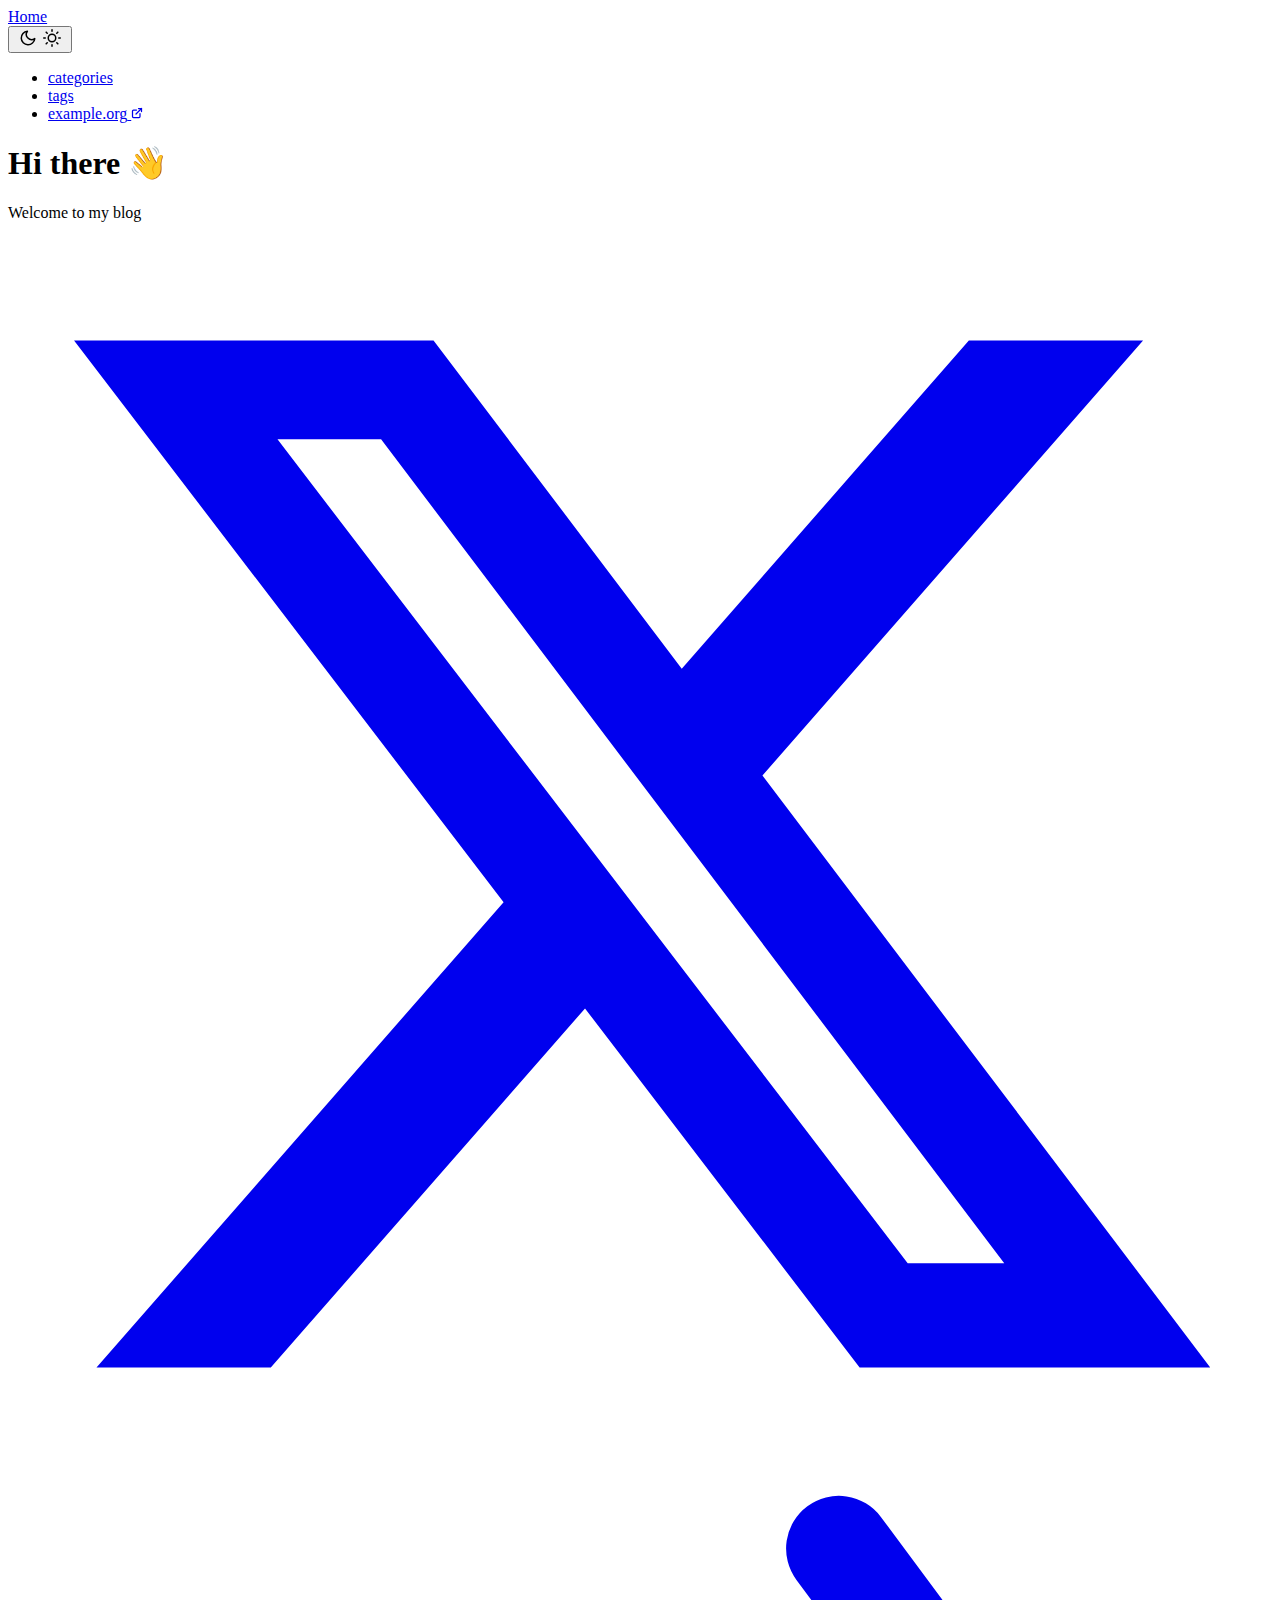
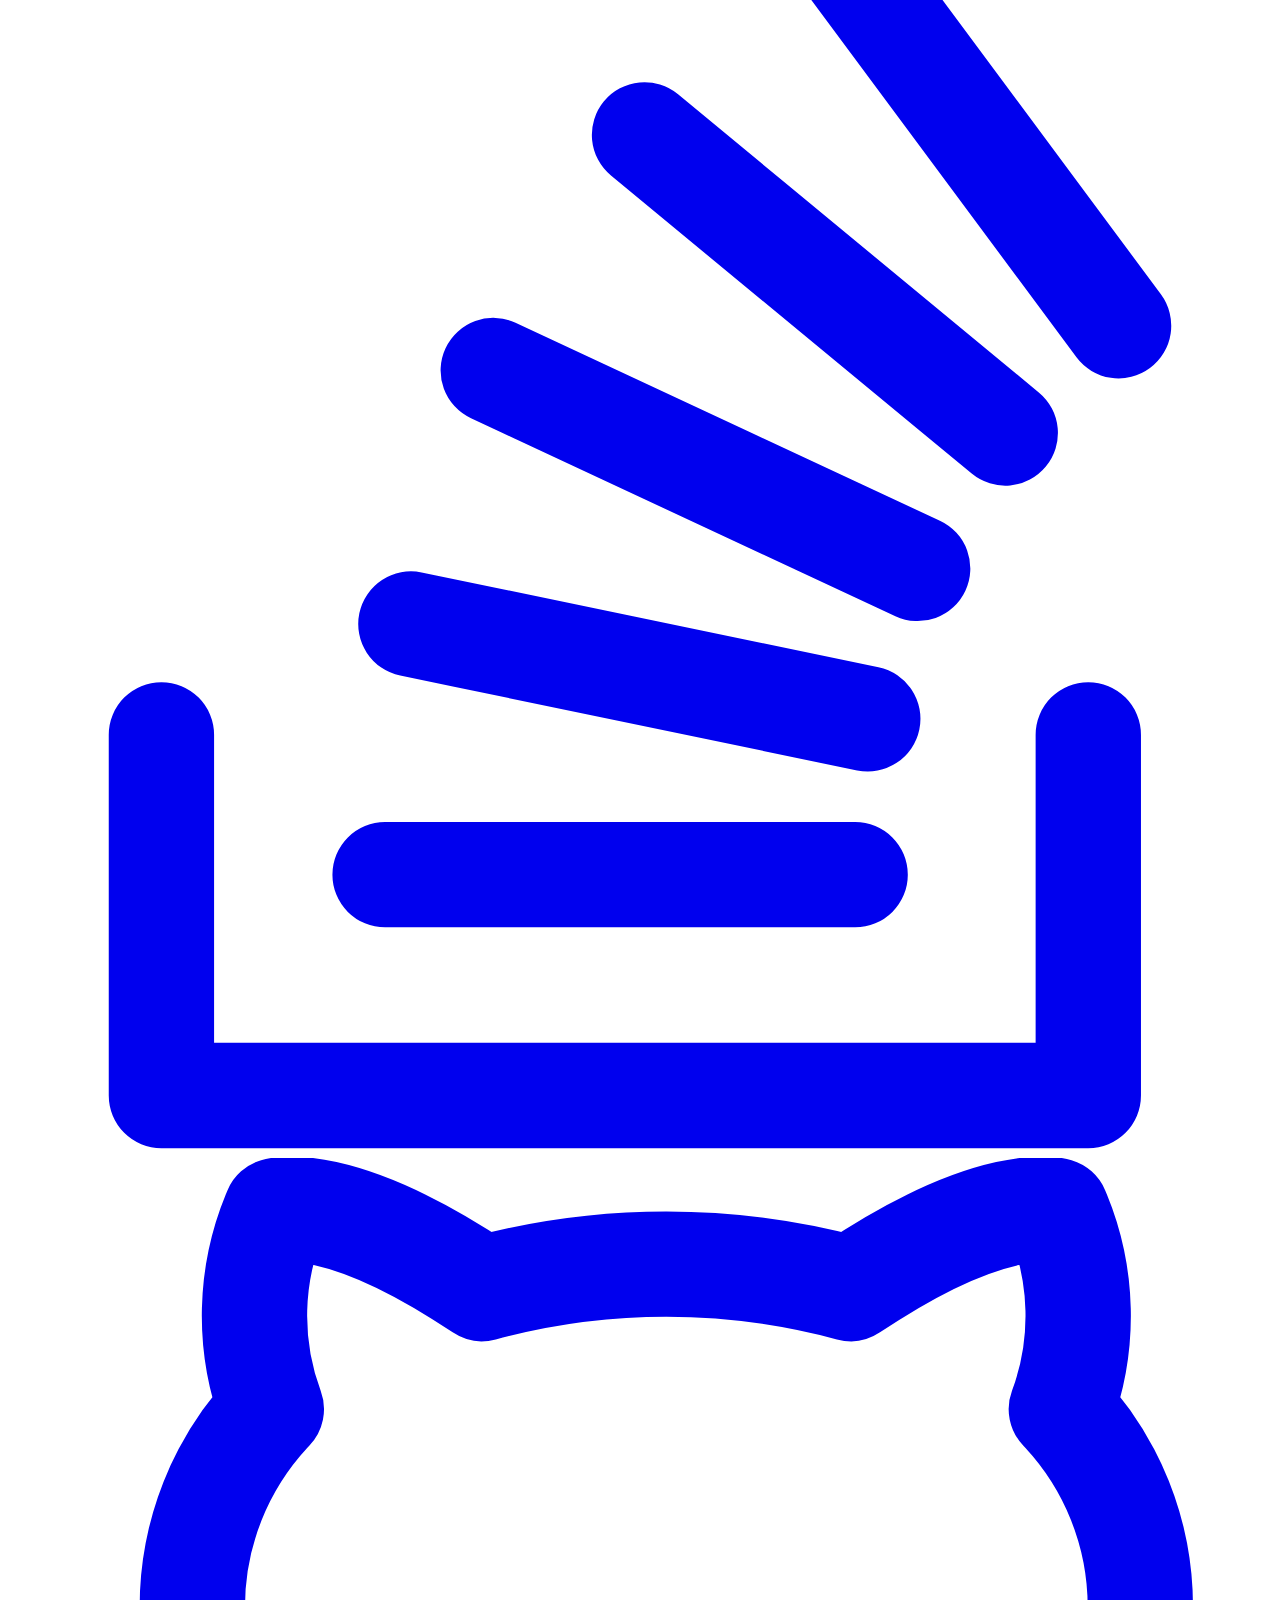
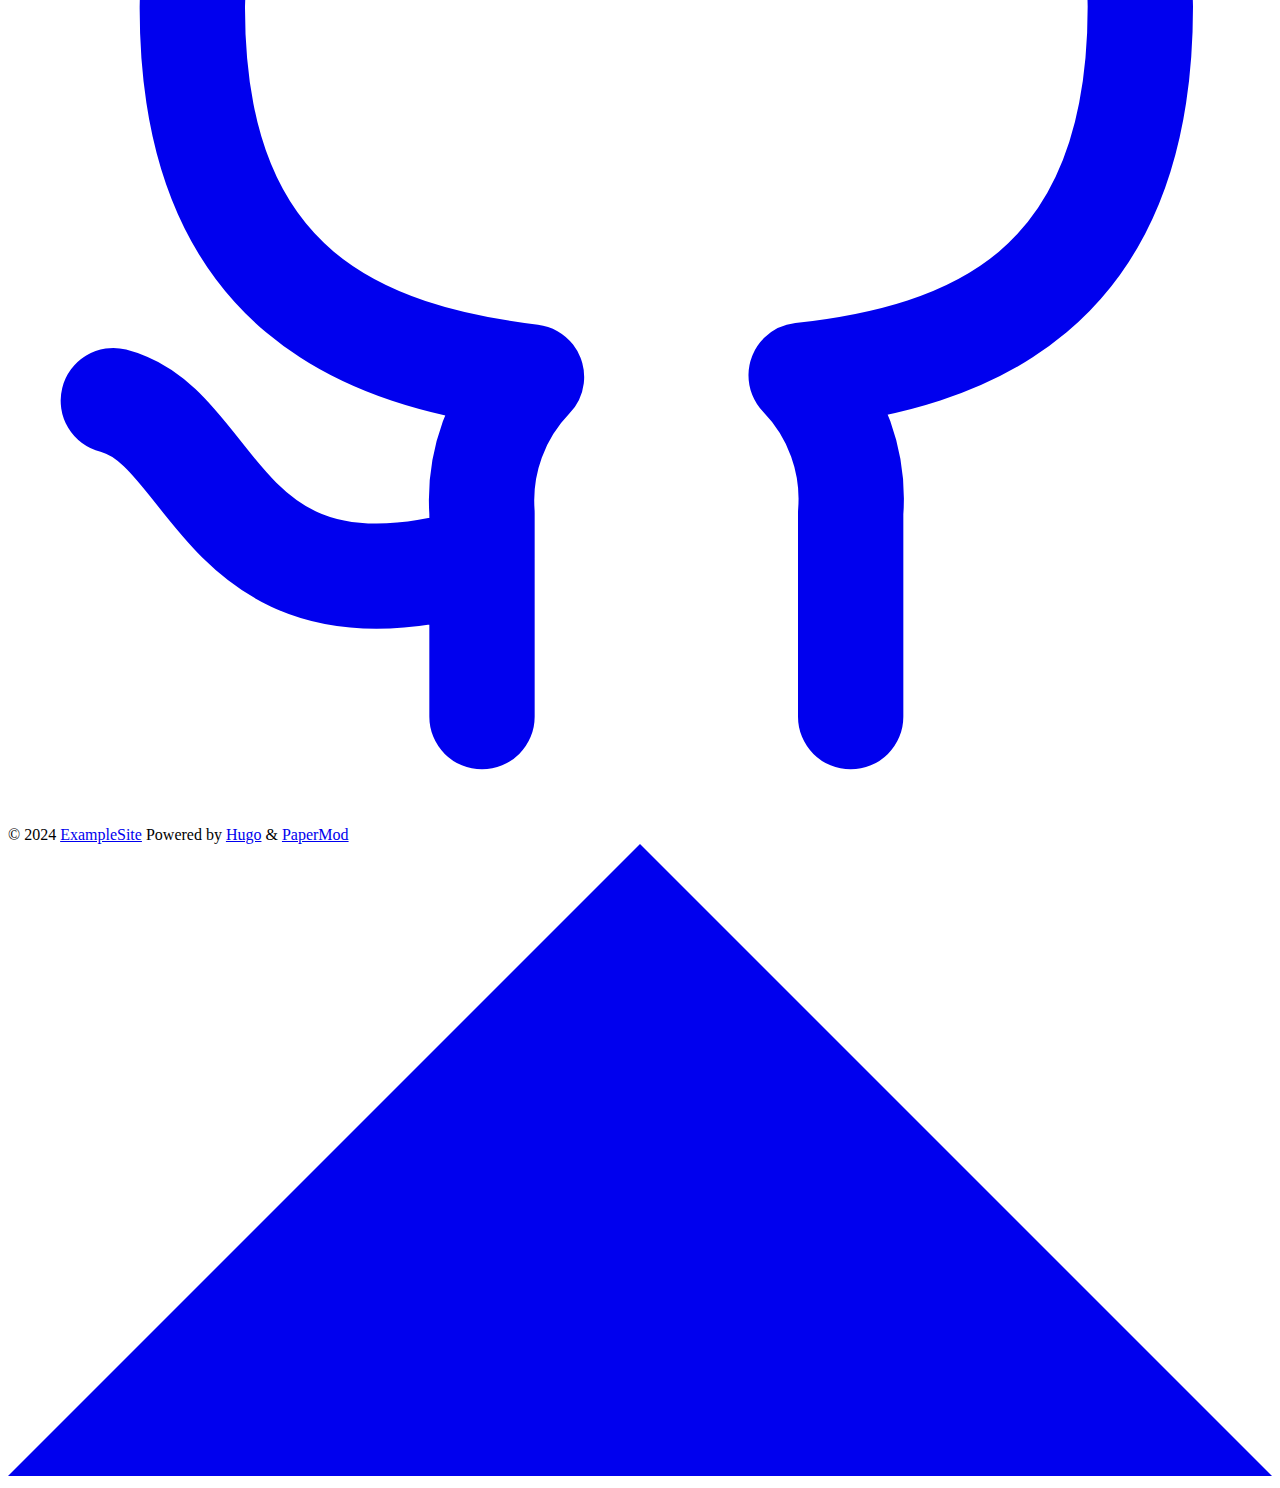
==== index.html @ 39f7da45 "Third commit using template" ====
<!doctype html><html lang=en dir=auto><head><meta name=generator content="Hugo 0.122.0"><meta charset=utf-8><meta http-equiv=X-UA-Compatible content="IE=edge"><meta name=viewport content="width=device-width,initial-scale=1,shrink-to-fit=no"><meta name=robots content="index, follow"><title>ExampleSite</title>
<meta name=keywords content="Blog,Portfolio,PaperMod"><meta name=description content="ExampleSite description"><meta name=author content="Me"><link rel=canonical href=https://examplesite.com/><meta name=google-site-verification content="XYZabc"><meta name=yandex-verification content="XYZabc"><meta name=msvalidate.01 content="XYZabc"><link crossorigin=anonymous href=/assets/css/stylesheet.4599eadb9eb2ad3d0a8d6827b41a8fda8f2f4af226b63466c09c5fddbc8706b7.css integrity="sha256-RZnq256yrT0KjWgntBqP2o8vSvImtjRmwJxf3byHBrc=" rel="preload stylesheet" as=style><link rel=icon href=https://examplesite.com/%3Clink%20/%20abs%20url%3E><link rel=icon type=image/png sizes=16x16 href=https://examplesite.com/%3Clink%20/%20abs%20url%3E><link rel=icon type=image/png sizes=32x32 href=https://examplesite.com/%3Clink%20/%20abs%20url%3E><link rel=apple-touch-icon href=https://examplesite.com/%3Clink%20/%20abs%20url%3E><link rel=mask-icon href=https://examplesite.com/%3Clink%20/%20abs%20url%3E><meta name=theme-color content="#2e2e33"><meta name=msapplication-TileColor content="#2e2e33"><link rel=alternate type=application/rss+xml href=https://examplesite.com/index.xml><noscript><style>#theme-toggle,.top-link{display:none}</style><style>@media(prefers-color-scheme:dark){:root{--theme:rgb(29, 30, 32);--entry:rgb(46, 46, 51);--primary:rgb(218, 218, 219);--secondary:rgb(155, 156, 157);--tertiary:rgb(65, 66, 68);--content:rgb(196, 196, 197);--code-block-bg:rgb(46, 46, 51);--code-bg:rgb(55, 56, 62);--border:rgb(51, 51, 51)}.list{background:var(--theme)}.list:not(.dark)::-webkit-scrollbar-track{background:0 0}.list:not(.dark)::-webkit-scrollbar-thumb{border-color:var(--theme)}}</style></noscript><script>var doNotTrack=!1;doNotTrack||(function(e,t,n,s,o,i,a){e.GoogleAnalyticsObject=o,e[o]=e[o]||function(){(e[o].q=e[o].q||[]).push(arguments)},e[o].l=1*new Date,i=t.createElement(n),a=t.getElementsByTagName(n)[0],i.async=1,i.src=s,a.parentNode.insertBefore(i,a)}(window,document,"script","https://www.google-analytics.com/analytics.js","ga"),ga("create","UA-123-45","auto"),ga("send","pageview"))</script><meta property="og:title" content="ExampleSite"><meta property="og:description" content="ExampleSite description"><meta property="og:type" content="website"><meta property="og:url" content="https://examplesite.com/"><meta property="og:image" content="https://examplesite.com/%3Clink%20or%20path%20of%20image%20for%20opengraph,%20twitter-cards%3E"><meta property="og:site_name" content="ExampleSite"><meta name=twitter:card content="summary_large_image"><meta name=twitter:image content="https://examplesite.com/%3Clink%20or%20path%20of%20image%20for%20opengraph,%20twitter-cards%3E"><meta name=twitter:title content="ExampleSite"><meta name=twitter:description content="ExampleSite description"><script type=application/ld+json>{"@context":"https://schema.org","@type":"Organization","name":"ExampleSite","url":"https://examplesite.com/","description":"ExampleSite description","thumbnailUrl":"https://examplesite.com/%3Clink%20/%20abs%20url%3E","sameAs":["https://x.com/","https://stackoverflow.com","https://github.com/"]}</script></head><body class=list id=top><script>localStorage.getItem("pref-theme")==="dark"?document.body.classList.add("dark"):localStorage.getItem("pref-theme")==="light"?document.body.classList.remove("dark"):window.matchMedia("(prefers-color-scheme: dark)").matches&&document.body.classList.add("dark")</script><header class=header><nav class=nav><div class=logo><a href=https://examplesite.com/ accesskey=h title="Home (Alt + H)"><img src=https://examplesite.com/apple-touch-icon.png alt aria-label=logo height=35>Home</a><div class=logo-switches><button id=theme-toggle accesskey=t title="(Alt + T)"><svg id="moon" xmlns="http://www.w3.org/2000/svg" width="24" height="18" viewBox="0 0 24 24" fill="none" stroke="currentcolor" stroke-width="2" stroke-linecap="round" stroke-linejoin="round"><path d="M21 12.79A9 9 0 1111.21 3 7 7 0 0021 12.79z"/></svg><svg id="sun" xmlns="http://www.w3.org/2000/svg" width="24" height="18" viewBox="0 0 24 24" fill="none" stroke="currentcolor" stroke-width="2" stroke-linecap="round" stroke-linejoin="round"><circle cx="12" cy="12" r="5"/><line x1="12" y1="1" x2="12" y2="3"/><line x1="12" y1="21" x2="12" y2="23"/><line x1="4.22" y1="4.22" x2="5.64" y2="5.64"/><line x1="18.36" y1="18.36" x2="19.78" y2="19.78"/><line x1="1" y1="12" x2="3" y2="12"/><line x1="21" y1="12" x2="23" y2="12"/><line x1="4.22" y1="19.78" x2="5.64" y2="18.36"/><line x1="18.36" y1="5.64" x2="19.78" y2="4.22"/></svg></button></div></div><ul id=menu><li><a href=https://examplesite.com/categories/ title=categories><span>categories</span></a></li><li><a href=https://examplesite.com/tags/ title=tags><span>tags</span></a></li><li><a href=https://example.org title=example.org><span>example.org</span>&nbsp;<svg fill="none" shape-rendering="geometricPrecision" stroke="currentcolor" stroke-linecap="round" stroke-linejoin="round" stroke-width="2.5" viewBox="0 0 24 24" height="12" width="12"><path d="M18 13v6a2 2 0 01-2 2H5a2 2 0 01-2-2V8a2 2 0 012-2h6"/><path d="M15 3h6v6"/><path d="M10 14 21 3"/></svg></a></li></ul></nav></header><main class=main><article class="first-entry home-info"><header class=entry-header><h1>Hi there 👋</h1></header><div class=entry-content>Welcome to my blog</div><footer class=entry-footer><div class=social-icons><a href=https://x.com/ target=_blank rel="noopener noreferrer me" title=X><svg xmlns="http://www.w3.org/2000/svg" viewBox="0 0 24 24" fill="currentcolor"><path d="M18.244 2.25h3.308l-7.227 8.26 8.502 11.24H16.17l-5.214-6.817L4.99 21.75H1.68l7.73-8.835L1.254 2.25H8.08l4.713 6.231zm-1.161 17.52h1.833L7.084 4.126H5.117z"/></svg>
</a><a href=https://stackoverflow.com target=_blank rel="noopener noreferrer me" title=Stackoverflow><svg xmlns="http://www.w3.org/2000/svg" viewBox="0 0 24 24" fill="none" stroke="currentcolor" stroke-width="2" stroke-linecap="round" stroke-linejoin="round"><path d="M2.913 16.041v6.848h17.599v-6.848M7.16 18.696h8.925M7.65 13.937l8.675 1.8M9.214 9.124l8.058 3.758M12.086 4.65l6.849 5.66M15.774 1.111l5.313 7.162"/></svg>
</a><a href=https://github.com/ target=_blank rel="noopener noreferrer me" title=Github><svg xmlns="http://www.w3.org/2000/svg" viewBox="0 0 24 24" fill="none" stroke="currentcolor" stroke-width="2" stroke-linecap="round" stroke-linejoin="round"><path d="M9 19c-5 1.5-5-2.5-7-3m14 6v-3.87a3.37 3.37.0 00-.94-2.61c3.14-.35 6.44-1.54 6.44-7A5.44 5.44.0 0020 4.77 5.07 5.07.0 0019.91 1S18.73.65 16 2.48a13.38 13.38.0 00-7 0C6.27.65 5.09 1 5.09 1A5.07 5.07.0 005 4.77 5.44 5.44.0 003.5 8.55c0 5.42 3.3 6.61 6.44 7A3.37 3.37.0 009 18.13V22"/></svg></a></div></footer></article></main><footer class=footer><span>&copy; 2024 <a href=https://examplesite.com/>ExampleSite</a></span>
<span>Powered by
<a href=https://gohugo.io/ rel="noopener noreferrer" target=_blank>Hugo</a> &
        <a href=https://github.com/adityatelange/hugo-PaperMod/ rel=noopener target=_blank>PaperMod</a></span></footer><a href=#top aria-label="go to top" title="Go to Top (Alt + G)" class=top-link id=top-link accesskey=g><svg xmlns="http://www.w3.org/2000/svg" viewBox="0 0 12 6" fill="currentcolor"><path d="M12 6H0l6-6z"/></svg>
</a><script>let menu=document.getElementById("menu");menu&&(menu.scrollLeft=localStorage.getItem("menu-scroll-position"),menu.onscroll=function(){localStorage.setItem("menu-scroll-position",menu.scrollLeft)}),document.querySelectorAll('a[href^="#"]').forEach(e=>{e.addEventListener("click",function(e){e.preventDefault();var t=this.getAttribute("href").substr(1);window.matchMedia("(prefers-reduced-motion: reduce)").matches?document.querySelector(`[id='${decodeURIComponent(t)}']`).scrollIntoView():document.querySelector(`[id='${decodeURIComponent(t)}']`).scrollIntoView({behavior:"smooth"}),t==="top"?history.replaceState(null,null," "):history.pushState(null,null,`#${t}`)})})</script><script>var mybutton=document.getElementById("top-link");window.onscroll=function(){document.body.scrollTop>800||document.documentElement.scrollTop>800?(mybutton.style.visibility="visible",mybutton.style.opacity="1"):(mybutton.style.visibility="hidden",mybutton.style.opacity="0")}</script><script>document.getElementById("theme-toggle").addEventListener("click",()=>{document.body.className.includes("dark")?(document.body.classList.remove("dark"),localStorage.setItem("pref-theme","light")):(document.body.classList.add("dark"),localStorage.setItem("pref-theme","dark"))})</script></body></html>
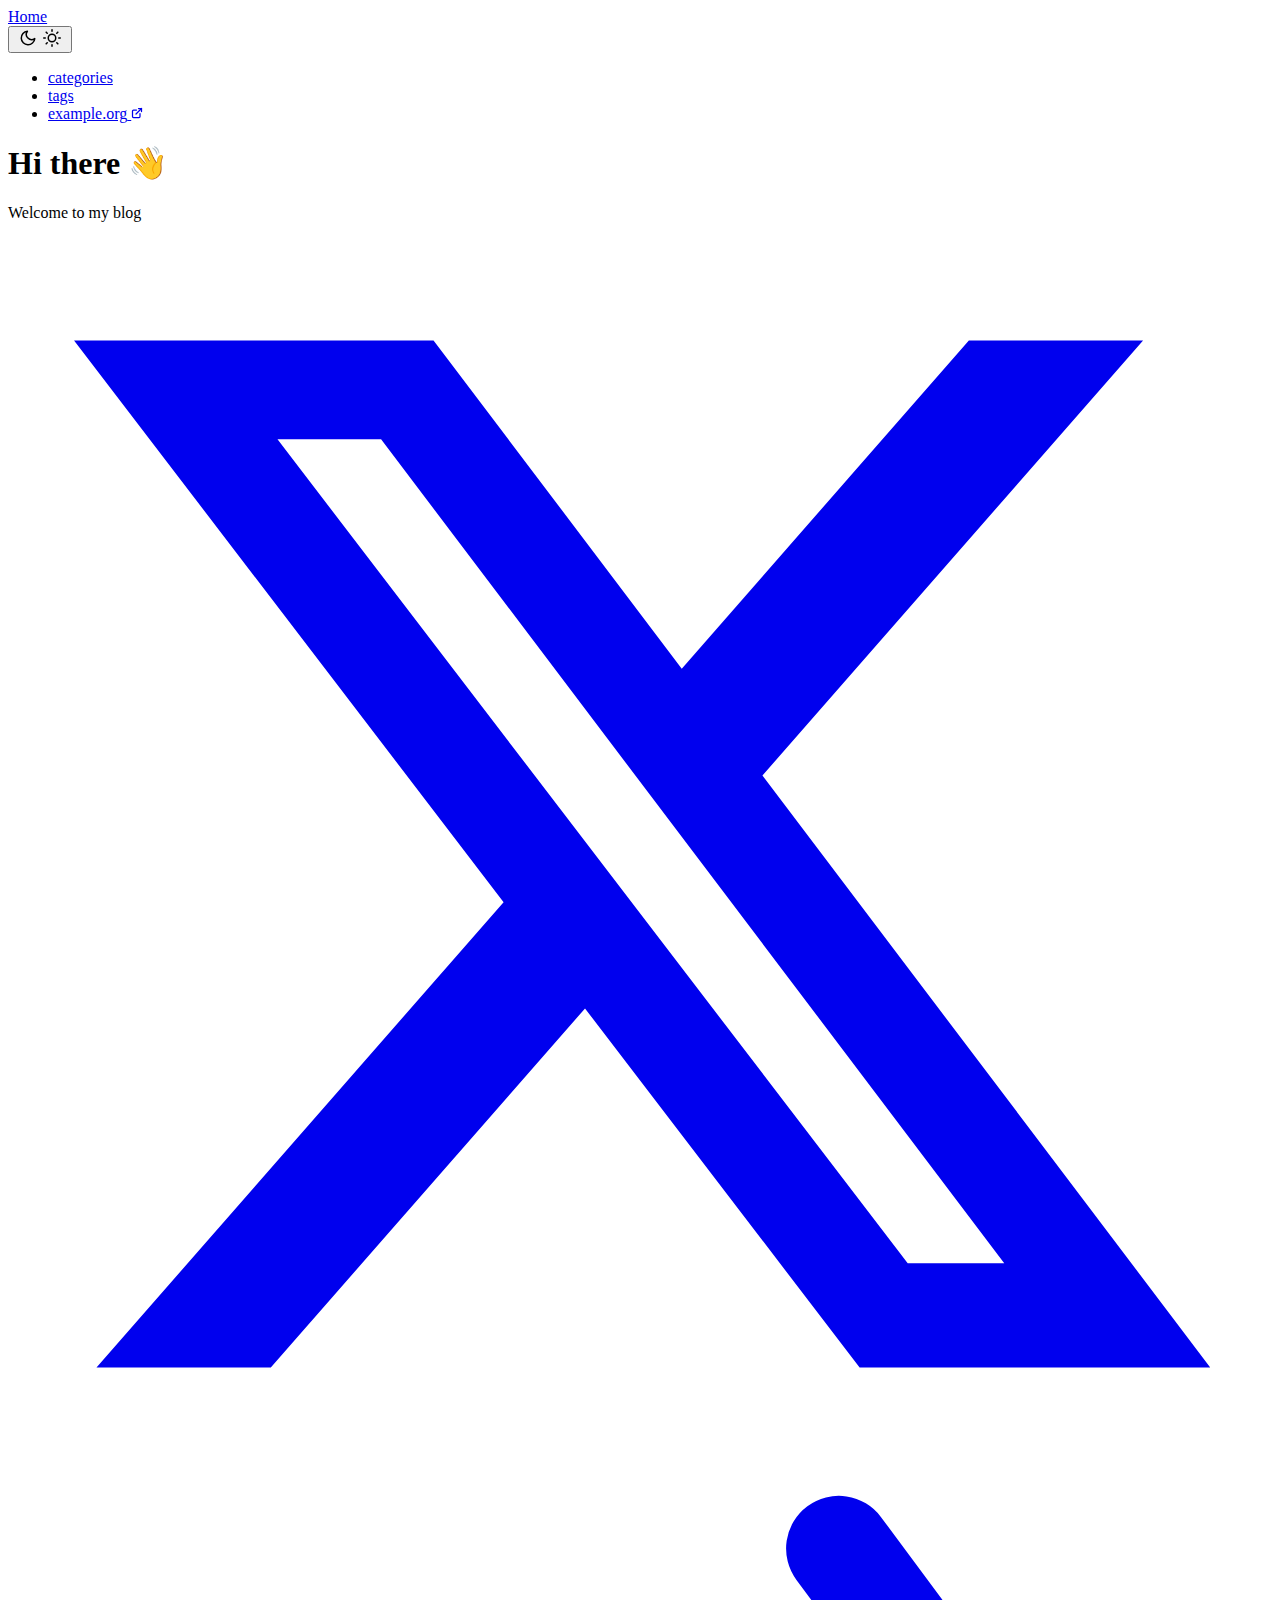
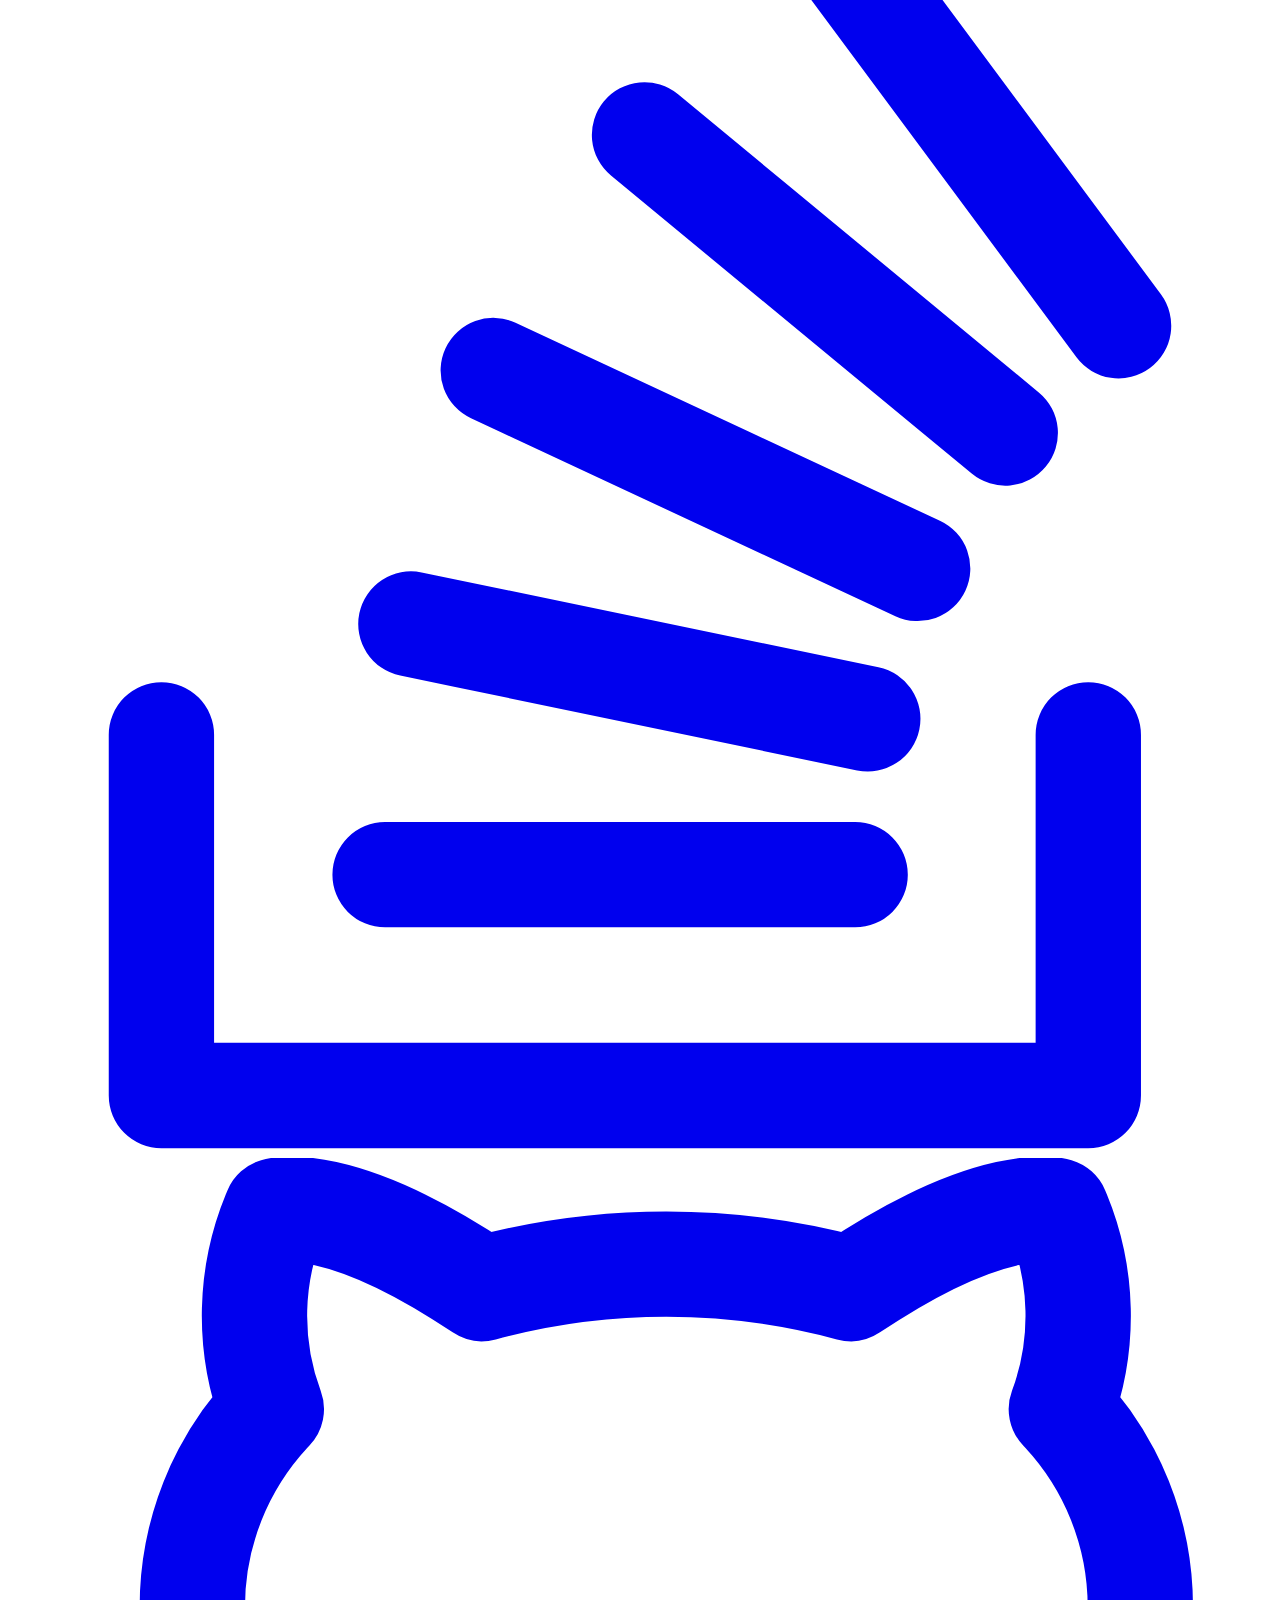
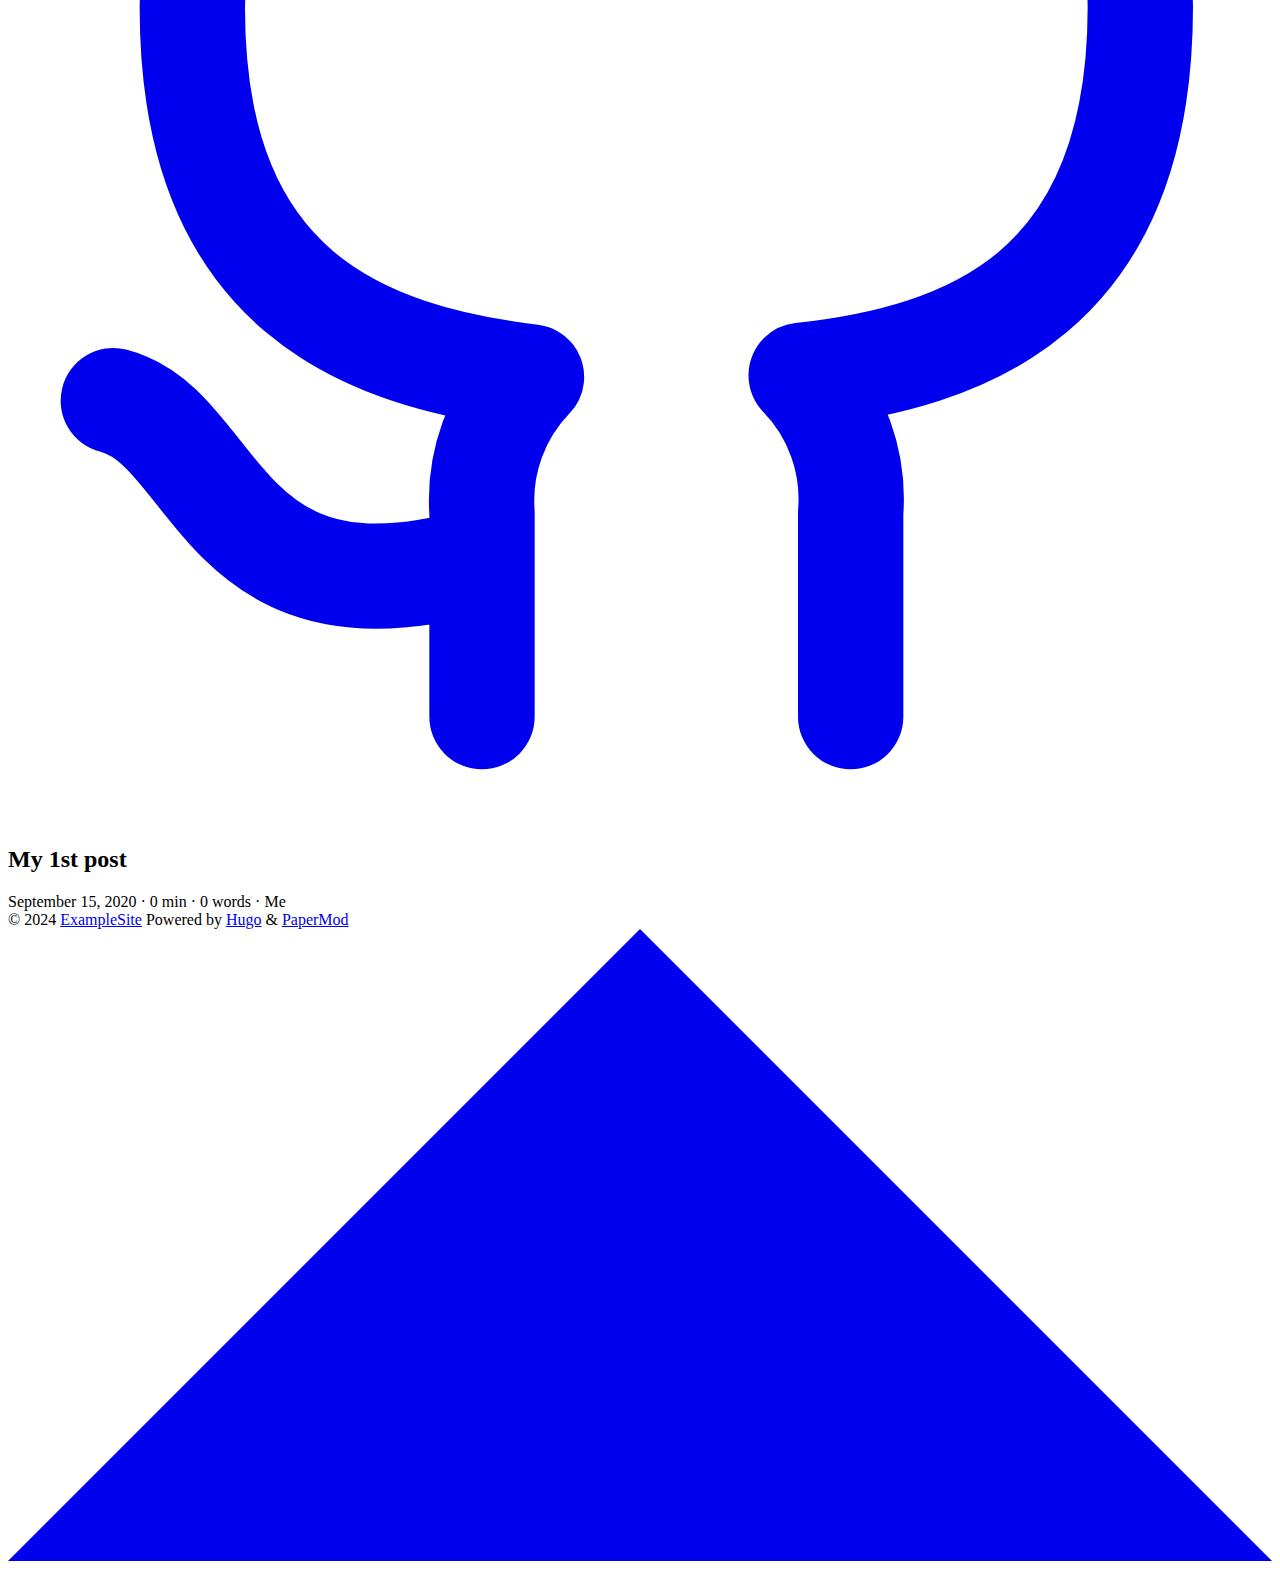
==== commit 3515815a: "First post" ====
--- a/index.html
+++ b/index.html
@@ -1,7 +1,7 @@
 <!doctype html><html lang=en dir=auto><head><meta name=generator content="Hugo 0.122.0"><meta charset=utf-8><meta http-equiv=X-UA-Compatible content="IE=edge"><meta name=viewport content="width=device-width,initial-scale=1,shrink-to-fit=no"><meta name=robots content="index, follow"><title>ExampleSite</title>
-<meta name=keywords content="Blog,Portfolio,PaperMod"><meta name=description content="ExampleSite description"><meta name=author content="Me"><link rel=canonical href=https://examplesite.com/><meta name=google-site-verification content="XYZabc"><meta name=yandex-verification content="XYZabc"><meta name=msvalidate.01 content="XYZabc"><link crossorigin=anonymous href=/assets/css/stylesheet.4599eadb9eb2ad3d0a8d6827b41a8fda8f2f4af226b63466c09c5fddbc8706b7.css integrity="sha256-RZnq256yrT0KjWgntBqP2o8vSvImtjRmwJxf3byHBrc=" rel="preload stylesheet" as=style><link rel=icon href=https://examplesite.com/%3Clink%20/%20abs%20url%3E><link rel=icon type=image/png sizes=16x16 href=https://examplesite.com/%3Clink%20/%20abs%20url%3E><link rel=icon type=image/png sizes=32x32 href=https://examplesite.com/%3Clink%20/%20abs%20url%3E><link rel=apple-touch-icon href=https://examplesite.com/%3Clink%20/%20abs%20url%3E><link rel=mask-icon href=https://examplesite.com/%3Clink%20/%20abs%20url%3E><meta name=theme-color content="#2e2e33"><meta name=msapplication-TileColor content="#2e2e33"><link rel=alternate type=application/rss+xml href=https://examplesite.com/index.xml><noscript><style>#theme-toggle,.top-link{display:none}</style><style>@media(prefers-color-scheme:dark){:root{--theme:rgb(29, 30, 32);--entry:rgb(46, 46, 51);--primary:rgb(218, 218, 219);--secondary:rgb(155, 156, 157);--tertiary:rgb(65, 66, 68);--content:rgb(196, 196, 197);--code-block-bg:rgb(46, 46, 51);--code-bg:rgb(55, 56, 62);--border:rgb(51, 51, 51)}.list{background:var(--theme)}.list:not(.dark)::-webkit-scrollbar-track{background:0 0}.list:not(.dark)::-webkit-scrollbar-thumb{border-color:var(--theme)}}</style></noscript><script>var doNotTrack=!1;doNotTrack||(function(e,t,n,s,o,i,a){e.GoogleAnalyticsObject=o,e[o]=e[o]||function(){(e[o].q=e[o].q||[]).push(arguments)},e[o].l=1*new Date,i=t.createElement(n),a=t.getElementsByTagName(n)[0],i.async=1,i.src=s,a.parentNode.insertBefore(i,a)}(window,document,"script","https://www.google-analytics.com/analytics.js","ga"),ga("create","UA-123-45","auto"),ga("send","pageview"))</script><meta property="og:title" content="ExampleSite"><meta property="og:description" content="ExampleSite description"><meta property="og:type" content="website"><meta property="og:url" content="https://examplesite.com/"><meta property="og:image" content="https://examplesite.com/%3Clink%20or%20path%20of%20image%20for%20opengraph,%20twitter-cards%3E"><meta property="og:site_name" content="ExampleSite"><meta name=twitter:card content="summary_large_image"><meta name=twitter:image content="https://examplesite.com/%3Clink%20or%20path%20of%20image%20for%20opengraph,%20twitter-cards%3E"><meta name=twitter:title content="ExampleSite"><meta name=twitter:description content="ExampleSite description"><script type=application/ld+json>{"@context":"https://schema.org","@type":"Organization","name":"ExampleSite","url":"https://examplesite.com/","description":"ExampleSite description","thumbnailUrl":"https://examplesite.com/%3Clink%20/%20abs%20url%3E","sameAs":["https://x.com/","https://stackoverflow.com","https://github.com/"]}</script></head><body class=list id=top><script>localStorage.getItem("pref-theme")==="dark"?document.body.classList.add("dark"):localStorage.getItem("pref-theme")==="light"?document.body.classList.remove("dark"):window.matchMedia("(prefers-color-scheme: dark)").matches&&document.body.classList.add("dark")</script><header class=header><nav class=nav><div class=logo><a href=https://examplesite.com/ accesskey=h title="Home (Alt + H)"><img src=https://examplesite.com/apple-touch-icon.png alt aria-label=logo height=35>Home</a><div class=logo-switches><button id=theme-toggle accesskey=t title="(Alt + T)"><svg id="moon" xmlns="http://www.w3.org/2000/svg" width="24" height="18" viewBox="0 0 24 24" fill="none" stroke="currentcolor" stroke-width="2" stroke-linecap="round" stroke-linejoin="round"><path d="M21 12.79A9 9 0 1111.21 3 7 7 0 0021 12.79z"/></svg><svg id="sun" xmlns="http://www.w3.org/2000/svg" width="24" height="18" viewBox="0 0 24 24" fill="none" stroke="currentcolor" stroke-width="2" stroke-linecap="round" stroke-linejoin="round"><circle cx="12" cy="12" r="5"/><line x1="12" y1="1" x2="12" y2="3"/><line x1="12" y1="21" x2="12" y2="23"/><line x1="4.22" y1="4.22" x2="5.64" y2="5.64"/><line x1="18.36" y1="18.36" x2="19.78" y2="19.78"/><line x1="1" y1="12" x2="3" y2="12"/><line x1="21" y1="12" x2="23" y2="12"/><line x1="4.22" y1="19.78" x2="5.64" y2="18.36"/><line x1="18.36" y1="5.64" x2="19.78" y2="4.22"/></svg></button></div></div><ul id=menu><li><a href=https://examplesite.com/categories/ title=categories><span>categories</span></a></li><li><a href=https://examplesite.com/tags/ title=tags><span>tags</span></a></li><li><a href=https://example.org title=example.org><span>example.org</span>&nbsp;<svg fill="none" shape-rendering="geometricPrecision" stroke="currentcolor" stroke-linecap="round" stroke-linejoin="round" stroke-width="2.5" viewBox="0 0 24 24" height="12" width="12"><path d="M18 13v6a2 2 0 01-2 2H5a2 2 0 01-2-2V8a2 2 0 012-2h6"/><path d="M15 3h6v6"/><path d="M10 14 21 3"/></svg></a></li></ul></nav></header><main class=main><article class="first-entry home-info"><header class=entry-header><h1>Hi there 👋</h1></header><div class=entry-content>Welcome to my blog</div><footer class=entry-footer><div class=social-icons><a href=https://x.com/ target=_blank rel="noopener noreferrer me" title=X><svg xmlns="http://www.w3.org/2000/svg" viewBox="0 0 24 24" fill="currentcolor"><path d="M18.244 2.25h3.308l-7.227 8.26 8.502 11.24H16.17l-5.214-6.817L4.99 21.75H1.68l7.73-8.835L1.254 2.25H8.08l4.713 6.231zm-1.161 17.52h1.833L7.084 4.126H5.117z"/></svg>
+<meta name=keywords content="Blog,Portfolio,PaperMod"><meta name=description content="ExampleSite description"><meta name=author content="Me"><link rel=canonical href=https://salvatoresaporito.github.io/><meta name=google-site-verification content="XYZabc"><meta name=yandex-verification content="XYZabc"><meta name=msvalidate.01 content="XYZabc"><link crossorigin=anonymous href=/assets/css/stylesheet.4599eadb9eb2ad3d0a8d6827b41a8fda8f2f4af226b63466c09c5fddbc8706b7.css integrity="sha256-RZnq256yrT0KjWgntBqP2o8vSvImtjRmwJxf3byHBrc=" rel="preload stylesheet" as=style><link rel=icon href=https://salvatoresaporito.github.io/%3Clink%20/%20abs%20url%3E><link rel=icon type=image/png sizes=16x16 href=https://salvatoresaporito.github.io/%3Clink%20/%20abs%20url%3E><link rel=icon type=image/png sizes=32x32 href=https://salvatoresaporito.github.io/%3Clink%20/%20abs%20url%3E><link rel=apple-touch-icon href=https://salvatoresaporito.github.io/%3Clink%20/%20abs%20url%3E><link rel=mask-icon href=https://salvatoresaporito.github.io/%3Clink%20/%20abs%20url%3E><meta name=theme-color content="#2e2e33"><meta name=msapplication-TileColor content="#2e2e33"><link rel=alternate type=application/rss+xml href=https://salvatoresaporito.github.io/index.xml><noscript><style>#theme-toggle,.top-link{display:none}</style><style>@media(prefers-color-scheme:dark){:root{--theme:rgb(29, 30, 32);--entry:rgb(46, 46, 51);--primary:rgb(218, 218, 219);--secondary:rgb(155, 156, 157);--tertiary:rgb(65, 66, 68);--content:rgb(196, 196, 197);--code-block-bg:rgb(46, 46, 51);--code-bg:rgb(55, 56, 62);--border:rgb(51, 51, 51)}.list{background:var(--theme)}.list:not(.dark)::-webkit-scrollbar-track{background:0 0}.list:not(.dark)::-webkit-scrollbar-thumb{border-color:var(--theme)}}</style></noscript><script>var doNotTrack=!1;doNotTrack||(function(e,t,n,s,o,i,a){e.GoogleAnalyticsObject=o,e[o]=e[o]||function(){(e[o].q=e[o].q||[]).push(arguments)},e[o].l=1*new Date,i=t.createElement(n),a=t.getElementsByTagName(n)[0],i.async=1,i.src=s,a.parentNode.insertBefore(i,a)}(window,document,"script","https://www.google-analytics.com/analytics.js","ga"),ga("create","UA-123-45","auto"),ga("send","pageview"))</script><meta property="og:title" content="ExampleSite"><meta property="og:description" content="ExampleSite description"><meta property="og:type" content="website"><meta property="og:url" content="https://salvatoresaporito.github.io/"><meta property="og:image" content="https://salvatoresaporito.github.io/%3Clink%20or%20path%20of%20image%20for%20opengraph,%20twitter-cards%3E"><meta property="og:site_name" content="ExampleSite"><meta name=twitter:card content="summary_large_image"><meta name=twitter:image content="https://salvatoresaporito.github.io/%3Clink%20or%20path%20of%20image%20for%20opengraph,%20twitter-cards%3E"><meta name=twitter:title content="ExampleSite"><meta name=twitter:description content="ExampleSite description"><script type=application/ld+json>{"@context":"https://schema.org","@type":"Organization","name":"ExampleSite","url":"https://salvatoresaporito.github.io/","description":"ExampleSite description","thumbnailUrl":"https://salvatoresaporito.github.io/%3Clink%20/%20abs%20url%3E","sameAs":["https://x.com/","https://stackoverflow.com","https://github.com/"]}</script></head><body class=list id=top><script>localStorage.getItem("pref-theme")==="dark"?document.body.classList.add("dark"):localStorage.getItem("pref-theme")==="light"?document.body.classList.remove("dark"):window.matchMedia("(prefers-color-scheme: dark)").matches&&document.body.classList.add("dark")</script><header class=header><nav class=nav><div class=logo><a href=https://salvatoresaporito.github.io/ accesskey=h title="Home (Alt + H)"><img src=https://salvatoresaporito.github.io/apple-touch-icon.png alt aria-label=logo height=35>Home</a><div class=logo-switches><button id=theme-toggle accesskey=t title="(Alt + T)"><svg id="moon" xmlns="http://www.w3.org/2000/svg" width="24" height="18" viewBox="0 0 24 24" fill="none" stroke="currentcolor" stroke-width="2" stroke-linecap="round" stroke-linejoin="round"><path d="M21 12.79A9 9 0 1111.21 3 7 7 0 0021 12.79z"/></svg><svg id="sun" xmlns="http://www.w3.org/2000/svg" width="24" height="18" viewBox="0 0 24 24" fill="none" stroke="currentcolor" stroke-width="2" stroke-linecap="round" stroke-linejoin="round"><circle cx="12" cy="12" r="5"/><line x1="12" y1="1" x2="12" y2="3"/><line x1="12" y1="21" x2="12" y2="23"/><line x1="4.22" y1="4.22" x2="5.64" y2="5.64"/><line x1="18.36" y1="18.36" x2="19.78" y2="19.78"/><line x1="1" y1="12" x2="3" y2="12"/><line x1="21" y1="12" x2="23" y2="12"/><line x1="4.22" y1="19.78" x2="5.64" y2="18.36"/><line x1="18.36" y1="5.64" x2="19.78" y2="4.22"/></svg></button></div></div><ul id=menu><li><a href=https://salvatoresaporito.github.io/categories/ title=categories><span>categories</span></a></li><li><a href=https://salvatoresaporito.github.io/tags/ title=tags><span>tags</span></a></li><li><a href=https://example.org title=example.org><span>example.org</span>&nbsp;<svg fill="none" shape-rendering="geometricPrecision" stroke="currentcolor" stroke-linecap="round" stroke-linejoin="round" stroke-width="2.5" viewBox="0 0 24 24" height="12" width="12"><path d="M18 13v6a2 2 0 01-2 2H5a2 2 0 01-2-2V8a2 2 0 012-2h6"/><path d="M15 3h6v6"/><path d="M10 14 21 3"/></svg></a></li></ul></nav></header><main class=main><article class="first-entry home-info"><header class=entry-header><h1>Hi there 👋</h1></header><div class=entry-content>Welcome to my blog</div><footer class=entry-footer><div class=social-icons><a href=https://x.com/ target=_blank rel="noopener noreferrer me" title=X><svg xmlns="http://www.w3.org/2000/svg" viewBox="0 0 24 24" fill="currentcolor"><path d="M18.244 2.25h3.308l-7.227 8.26 8.502 11.24H16.17l-5.214-6.817L4.99 21.75H1.68l7.73-8.835L1.254 2.25H8.08l4.713 6.231zm-1.161 17.52h1.833L7.084 4.126H5.117z"/></svg>
 </a><a href=https://stackoverflow.com target=_blank rel="noopener noreferrer me" title=Stackoverflow><svg xmlns="http://www.w3.org/2000/svg" viewBox="0 0 24 24" fill="none" stroke="currentcolor" stroke-width="2" stroke-linecap="round" stroke-linejoin="round"><path d="M2.913 16.041v6.848h17.599v-6.848M7.16 18.696h8.925M7.65 13.937l8.675 1.8M9.214 9.124l8.058 3.758M12.086 4.65l6.849 5.66M15.774 1.111l5.313 7.162"/></svg>
-</a><a href=https://github.com/ target=_blank rel="noopener noreferrer me" title=Github><svg xmlns="http://www.w3.org/2000/svg" viewBox="0 0 24 24" fill="none" stroke="currentcolor" stroke-width="2" stroke-linecap="round" stroke-linejoin="round"><path d="M9 19c-5 1.5-5-2.5-7-3m14 6v-3.87a3.37 3.37.0 00-.94-2.61c3.14-.35 6.44-1.54 6.44-7A5.44 5.44.0 0020 4.77 5.07 5.07.0 0019.91 1S18.73.65 16 2.48a13.38 13.38.0 00-7 0C6.27.65 5.09 1 5.09 1A5.07 5.07.0 005 4.77 5.44 5.44.0 003.5 8.55c0 5.42 3.3 6.61 6.44 7A3.37 3.37.0 009 18.13V22"/></svg></a></div></footer></article></main><footer class=footer><span>&copy; 2024 <a href=https://examplesite.com/>ExampleSite</a></span>
+</a><a href=https://github.com/ target=_blank rel="noopener noreferrer me" title=Github><svg xmlns="http://www.w3.org/2000/svg" viewBox="0 0 24 24" fill="none" stroke="currentcolor" stroke-width="2" stroke-linecap="round" stroke-linejoin="round"><path d="M9 19c-5 1.5-5-2.5-7-3m14 6v-3.87a3.37 3.37.0 00-.94-2.61c3.14-.35 6.44-1.54 6.44-7A5.44 5.44.0 0020 4.77 5.07 5.07.0 0019.91 1S18.73.65 16 2.48a13.38 13.38.0 00-7 0C6.27.65 5.09 1 5.09 1A5.07 5.07.0 005 4.77 5.44 5.44.0 003.5 8.55c0 5.42 3.3 6.61 6.44 7A3.37 3.37.0 009 18.13V22"/></svg></a></div></footer></article><article class=post-entry><header class=entry-header><h2 class=entry-hint-parent>My 1st post</h2></header><div class=entry-content><p></p></div><footer class=entry-footer><span title='2020-09-15 11:30:03 +0000 +0000'>September 15, 2020</span>&nbsp;·&nbsp;0 min&nbsp;·&nbsp;0 words&nbsp;·&nbsp;Me</footer><a class=entry-link aria-label="post link to My 1st post" href=https://salvatoresaporito.github.io/posts/my-first-post/></a></article></main><footer class=footer><span>&copy; 2024 <a href=https://salvatoresaporito.github.io/>ExampleSite</a></span>
 <span>Powered by
 <a href=https://gohugo.io/ rel="noopener noreferrer" target=_blank>Hugo</a> &
         <a href=https://github.com/adityatelange/hugo-PaperMod/ rel=noopener target=_blank>PaperMod</a></span></footer><a href=#top aria-label="go to top" title="Go to Top (Alt + G)" class=top-link id=top-link accesskey=g><svg xmlns="http://www.w3.org/2000/svg" viewBox="0 0 12 6" fill="currentcolor"><path d="M12 6H0l6-6z"/></svg>
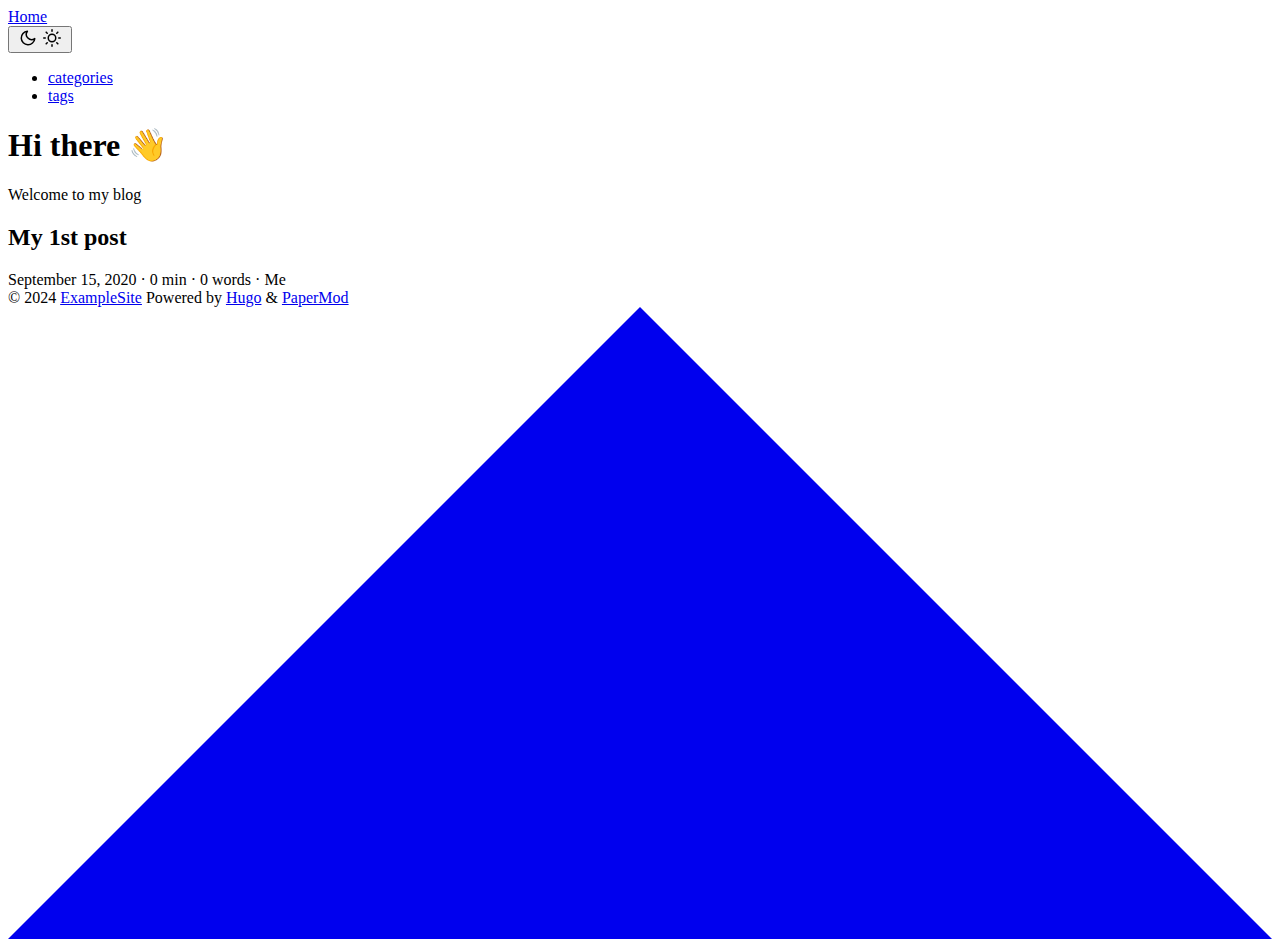
==== commit fde4adc3: "remove icons" ====
--- a/index.html
+++ b/index.html
@@ -1,7 +1,5 @@
 <!doctype html><html lang=en dir=auto><head><meta name=generator content="Hugo 0.122.0"><meta charset=utf-8><meta http-equiv=X-UA-Compatible content="IE=edge"><meta name=viewport content="width=device-width,initial-scale=1,shrink-to-fit=no"><meta name=robots content="index, follow"><title>ExampleSite</title>
-<meta name=keywords content="Blog,Portfolio,PaperMod"><meta name=description content="ExampleSite description"><meta name=author content="Me"><link rel=canonical href=https://salvatoresaporito.github.io/><meta name=google-site-verification content="XYZabc"><meta name=yandex-verification content="XYZabc"><meta name=msvalidate.01 content="XYZabc"><link crossorigin=anonymous href=/assets/css/stylesheet.4599eadb9eb2ad3d0a8d6827b41a8fda8f2f4af226b63466c09c5fddbc8706b7.css integrity="sha256-RZnq256yrT0KjWgntBqP2o8vSvImtjRmwJxf3byHBrc=" rel="preload stylesheet" as=style><link rel=icon href=https://salvatoresaporito.github.io/%3Clink%20/%20abs%20url%3E><link rel=icon type=image/png sizes=16x16 href=https://salvatoresaporito.github.io/%3Clink%20/%20abs%20url%3E><link rel=icon type=image/png sizes=32x32 href=https://salvatoresaporito.github.io/%3Clink%20/%20abs%20url%3E><link rel=apple-touch-icon href=https://salvatoresaporito.github.io/%3Clink%20/%20abs%20url%3E><link rel=mask-icon href=https://salvatoresaporito.github.io/%3Clink%20/%20abs%20url%3E><meta name=theme-color content="#2e2e33"><meta name=msapplication-TileColor content="#2e2e33"><link rel=alternate type=application/rss+xml href=https://salvatoresaporito.github.io/index.xml><noscript><style>#theme-toggle,.top-link{display:none}</style><style>@media(prefers-color-scheme:dark){:root{--theme:rgb(29, 30, 32);--entry:rgb(46, 46, 51);--primary:rgb(218, 218, 219);--secondary:rgb(155, 156, 157);--tertiary:rgb(65, 66, 68);--content:rgb(196, 196, 197);--code-block-bg:rgb(46, 46, 51);--code-bg:rgb(55, 56, 62);--border:rgb(51, 51, 51)}.list{background:var(--theme)}.list:not(.dark)::-webkit-scrollbar-track{background:0 0}.list:not(.dark)::-webkit-scrollbar-thumb{border-color:var(--theme)}}</style></noscript><script>var doNotTrack=!1;doNotTrack||(function(e,t,n,s,o,i,a){e.GoogleAnalyticsObject=o,e[o]=e[o]||function(){(e[o].q=e[o].q||[]).push(arguments)},e[o].l=1*new Date,i=t.createElement(n),a=t.getElementsByTagName(n)[0],i.async=1,i.src=s,a.parentNode.insertBefore(i,a)}(window,document,"script","https://www.google-analytics.com/analytics.js","ga"),ga("create","UA-123-45","auto"),ga("send","pageview"))</script><meta property="og:title" content="ExampleSite"><meta property="og:description" content="ExampleSite description"><meta property="og:type" content="website"><meta property="og:url" content="https://salvatoresaporito.github.io/"><meta property="og:image" content="https://salvatoresaporito.github.io/%3Clink%20or%20path%20of%20image%20for%20opengraph,%20twitter-cards%3E"><meta property="og:site_name" content="ExampleSite"><meta name=twitter:card content="summary_large_image"><meta name=twitter:image content="https://salvatoresaporito.github.io/%3Clink%20or%20path%20of%20image%20for%20opengraph,%20twitter-cards%3E"><meta name=twitter:title content="ExampleSite"><meta name=twitter:description content="ExampleSite description"><script type=application/ld+json>{"@context":"https://schema.org","@type":"Organization","name":"ExampleSite","url":"https://salvatoresaporito.github.io/","description":"ExampleSite description","thumbnailUrl":"https://salvatoresaporito.github.io/%3Clink%20/%20abs%20url%3E","sameAs":["https://x.com/","https://stackoverflow.com","https://github.com/"]}</script></head><body class=list id=top><script>localStorage.getItem("pref-theme")==="dark"?document.body.classList.add("dark"):localStorage.getItem("pref-theme")==="light"?document.body.classList.remove("dark"):window.matchMedia("(prefers-color-scheme: dark)").matches&&document.body.classList.add("dark")</script><header class=header><nav class=nav><div class=logo><a href=https://salvatoresaporito.github.io/ accesskey=h title="Home (Alt + H)"><img src=https://salvatoresaporito.github.io/apple-touch-icon.png alt aria-label=logo height=35>Home</a><div class=logo-switches><button id=theme-toggle accesskey=t title="(Alt + T)"><svg id="moon" xmlns="http://www.w3.org/2000/svg" width="24" height="18" viewBox="0 0 24 24" fill="none" stroke="currentcolor" stroke-width="2" stroke-linecap="round" stroke-linejoin="round"><path d="M21 12.79A9 9 0 1111.21 3 7 7 0 0021 12.79z"/></svg><svg id="sun" xmlns="http://www.w3.org/2000/svg" width="24" height="18" viewBox="0 0 24 24" fill="none" stroke="currentcolor" stroke-width="2" stroke-linecap="round" stroke-linejoin="round"><circle cx="12" cy="12" r="5"/><line x1="12" y1="1" x2="12" y2="3"/><line x1="12" y1="21" x2="12" y2="23"/><line x1="4.22" y1="4.22" x2="5.64" y2="5.64"/><line x1="18.36" y1="18.36" x2="19.78" y2="19.78"/><line x1="1" y1="12" x2="3" y2="12"/><line x1="21" y1="12" x2="23" y2="12"/><line x1="4.22" y1="19.78" x2="5.64" y2="18.36"/><line x1="18.36" y1="5.64" x2="19.78" y2="4.22"/></svg></button></div></div><ul id=menu><li><a href=https://salvatoresaporito.github.io/categories/ title=categories><span>categories</span></a></li><li><a href=https://salvatoresaporito.github.io/tags/ title=tags><span>tags</span></a></li><li><a href=https://example.org title=example.org><span>example.org</span>&nbsp;<svg fill="none" shape-rendering="geometricPrecision" stroke="currentcolor" stroke-linecap="round" stroke-linejoin="round" stroke-width="2.5" viewBox="0 0 24 24" height="12" width="12"><path d="M18 13v6a2 2 0 01-2 2H5a2 2 0 01-2-2V8a2 2 0 012-2h6"/><path d="M15 3h6v6"/><path d="M10 14 21 3"/></svg></a></li></ul></nav></header><main class=main><article class="first-entry home-info"><header class=entry-header><h1>Hi there 👋</h1></header><div class=entry-content>Welcome to my blog</div><footer class=entry-footer><div class=social-icons><a href=https://x.com/ target=_blank rel="noopener noreferrer me" title=X><svg xmlns="http://www.w3.org/2000/svg" viewBox="0 0 24 24" fill="currentcolor"><path d="M18.244 2.25h3.308l-7.227 8.26 8.502 11.24H16.17l-5.214-6.817L4.99 21.75H1.68l7.73-8.835L1.254 2.25H8.08l4.713 6.231zm-1.161 17.52h1.833L7.084 4.126H5.117z"/></svg>
-</a><a href=https://stackoverflow.com target=_blank rel="noopener noreferrer me" title=Stackoverflow><svg xmlns="http://www.w3.org/2000/svg" viewBox="0 0 24 24" fill="none" stroke="currentcolor" stroke-width="2" stroke-linecap="round" stroke-linejoin="round"><path d="M2.913 16.041v6.848h17.599v-6.848M7.16 18.696h8.925M7.65 13.937l8.675 1.8M9.214 9.124l8.058 3.758M12.086 4.65l6.849 5.66M15.774 1.111l5.313 7.162"/></svg>
-</a><a href=https://github.com/ target=_blank rel="noopener noreferrer me" title=Github><svg xmlns="http://www.w3.org/2000/svg" viewBox="0 0 24 24" fill="none" stroke="currentcolor" stroke-width="2" stroke-linecap="round" stroke-linejoin="round"><path d="M9 19c-5 1.5-5-2.5-7-3m14 6v-3.87a3.37 3.37.0 00-.94-2.61c3.14-.35 6.44-1.54 6.44-7A5.44 5.44.0 0020 4.77 5.07 5.07.0 0019.91 1S18.73.65 16 2.48a13.38 13.38.0 00-7 0C6.27.65 5.09 1 5.09 1A5.07 5.07.0 005 4.77 5.44 5.44.0 003.5 8.55c0 5.42 3.3 6.61 6.44 7A3.37 3.37.0 009 18.13V22"/></svg></a></div></footer></article><article class=post-entry><header class=entry-header><h2 class=entry-hint-parent>My 1st post</h2></header><div class=entry-content><p></p></div><footer class=entry-footer><span title='2020-09-15 11:30:03 +0000 +0000'>September 15, 2020</span>&nbsp;·&nbsp;0 min&nbsp;·&nbsp;0 words&nbsp;·&nbsp;Me</footer><a class=entry-link aria-label="post link to My 1st post" href=https://salvatoresaporito.github.io/posts/my-first-post/></a></article></main><footer class=footer><span>&copy; 2024 <a href=https://salvatoresaporito.github.io/>ExampleSite</a></span>
+<meta name=keywords content="Blog,Portfolio,PaperMod"><meta name=description content="ExampleSite description"><meta name=author content="Me"><link rel=canonical href=https://salvatoresaporito.github.io/><meta name=google-site-verification content="XYZabc"><meta name=yandex-verification content="XYZabc"><meta name=msvalidate.01 content="XYZabc"><link crossorigin=anonymous href=/assets/css/stylesheet.4599eadb9eb2ad3d0a8d6827b41a8fda8f2f4af226b63466c09c5fddbc8706b7.css integrity="sha256-RZnq256yrT0KjWgntBqP2o8vSvImtjRmwJxf3byHBrc=" rel="preload stylesheet" as=style><link rel=icon href=https://salvatoresaporito.github.io/%3Clink%20/%20abs%20url%3E><link rel=icon type=image/png sizes=16x16 href=https://salvatoresaporito.github.io/%3Clink%20/%20abs%20url%3E><link rel=icon type=image/png sizes=32x32 href=https://salvatoresaporito.github.io/%3Clink%20/%20abs%20url%3E><link rel=apple-touch-icon href=https://salvatoresaporito.github.io/%3Clink%20/%20abs%20url%3E><link rel=mask-icon href=https://salvatoresaporito.github.io/%3Clink%20/%20abs%20url%3E><meta name=theme-color content="#2e2e33"><meta name=msapplication-TileColor content="#2e2e33"><link rel=alternate type=application/rss+xml href=https://salvatoresaporito.github.io/index.xml><noscript><style>#theme-toggle,.top-link{display:none}</style><style>@media(prefers-color-scheme:dark){:root{--theme:rgb(29, 30, 32);--entry:rgb(46, 46, 51);--primary:rgb(218, 218, 219);--secondary:rgb(155, 156, 157);--tertiary:rgb(65, 66, 68);--content:rgb(196, 196, 197);--code-block-bg:rgb(46, 46, 51);--code-bg:rgb(55, 56, 62);--border:rgb(51, 51, 51)}.list{background:var(--theme)}.list:not(.dark)::-webkit-scrollbar-track{background:0 0}.list:not(.dark)::-webkit-scrollbar-thumb{border-color:var(--theme)}}</style></noscript><script>var doNotTrack=!1;doNotTrack||(function(e,t,n,s,o,i,a){e.GoogleAnalyticsObject=o,e[o]=e[o]||function(){(e[o].q=e[o].q||[]).push(arguments)},e[o].l=1*new Date,i=t.createElement(n),a=t.getElementsByTagName(n)[0],i.async=1,i.src=s,a.parentNode.insertBefore(i,a)}(window,document,"script","https://www.google-analytics.com/analytics.js","ga"),ga("create","UA-123-45","auto"),ga("send","pageview"))</script><meta property="og:title" content="ExampleSite"><meta property="og:description" content="ExampleSite description"><meta property="og:type" content="website"><meta property="og:url" content="https://salvatoresaporito.github.io/"><meta property="og:image" content="https://salvatoresaporito.github.io/%3Clink%20or%20path%20of%20image%20for%20opengraph,%20twitter-cards%3E"><meta property="og:site_name" content="ExampleSite"><meta name=twitter:card content="summary_large_image"><meta name=twitter:image content="https://salvatoresaporito.github.io/%3Clink%20or%20path%20of%20image%20for%20opengraph,%20twitter-cards%3E"><meta name=twitter:title content="ExampleSite"><meta name=twitter:description content="ExampleSite description"><script type=application/ld+json>{"@context":"https://schema.org","@type":"Organization","name":"ExampleSite","url":"https://salvatoresaporito.github.io/","description":"ExampleSite description","thumbnailUrl":"https://salvatoresaporito.github.io/%3Clink%20/%20abs%20url%3E","sameAs":[]}</script></head><body class=list id=top><script>localStorage.getItem("pref-theme")==="dark"?document.body.classList.add("dark"):localStorage.getItem("pref-theme")==="light"?document.body.classList.remove("dark"):window.matchMedia("(prefers-color-scheme: dark)").matches&&document.body.classList.add("dark")</script><header class=header><nav class=nav><div class=logo><a href=https://salvatoresaporito.github.io/ accesskey=h title="Home (Alt + H)"><img src=https://salvatoresaporito.github.io/apple-touch-icon.png alt aria-label=logo height=35>Home</a><div class=logo-switches><button id=theme-toggle accesskey=t title="(Alt + T)"><svg id="moon" xmlns="http://www.w3.org/2000/svg" width="24" height="18" viewBox="0 0 24 24" fill="none" stroke="currentcolor" stroke-width="2" stroke-linecap="round" stroke-linejoin="round"><path d="M21 12.79A9 9 0 1111.21 3 7 7 0 0021 12.79z"/></svg><svg id="sun" xmlns="http://www.w3.org/2000/svg" width="24" height="18" viewBox="0 0 24 24" fill="none" stroke="currentcolor" stroke-width="2" stroke-linecap="round" stroke-linejoin="round"><circle cx="12" cy="12" r="5"/><line x1="12" y1="1" x2="12" y2="3"/><line x1="12" y1="21" x2="12" y2="23"/><line x1="4.22" y1="4.22" x2="5.64" y2="5.64"/><line x1="18.36" y1="18.36" x2="19.78" y2="19.78"/><line x1="1" y1="12" x2="3" y2="12"/><line x1="21" y1="12" x2="23" y2="12"/><line x1="4.22" y1="19.78" x2="5.64" y2="18.36"/><line x1="18.36" y1="5.64" x2="19.78" y2="4.22"/></svg></button></div></div><ul id=menu><li><a href=https://salvatoresaporito.github.io/categories/ title=categories><span>categories</span></a></li><li><a href=https://salvatoresaporito.github.io/tags/ title=tags><span>tags</span></a></li></ul></nav></header><main class=main><article class="first-entry home-info"><header class=entry-header><h1>Hi there 👋</h1></header><div class=entry-content>Welcome to my blog</div><footer class=entry-footer><div class=social-icons></div></footer></article><article class=post-entry><header class=entry-header><h2 class=entry-hint-parent>My 1st post</h2></header><div class=entry-content><p></p></div><footer class=entry-footer><span title='2020-09-15 11:30:03 +0000 +0000'>September 15, 2020</span>&nbsp;·&nbsp;0 min&nbsp;·&nbsp;0 words&nbsp;·&nbsp;Me</footer><a class=entry-link aria-label="post link to My 1st post" href=https://salvatoresaporito.github.io/posts/my-first-post/></a></article></main><footer class=footer><span>&copy; 2024 <a href=https://salvatoresaporito.github.io/>ExampleSite</a></span>
 <span>Powered by
 <a href=https://gohugo.io/ rel="noopener noreferrer" target=_blank>Hugo</a> &
         <a href=https://github.com/adityatelange/hugo-PaperMod/ rel=noopener target=_blank>PaperMod</a></span></footer><a href=#top aria-label="go to top" title="Go to Top (Alt + G)" class=top-link id=top-link accesskey=g><svg xmlns="http://www.w3.org/2000/svg" viewBox="0 0 12 6" fill="currentcolor"><path d="M12 6H0l6-6z"/></svg>
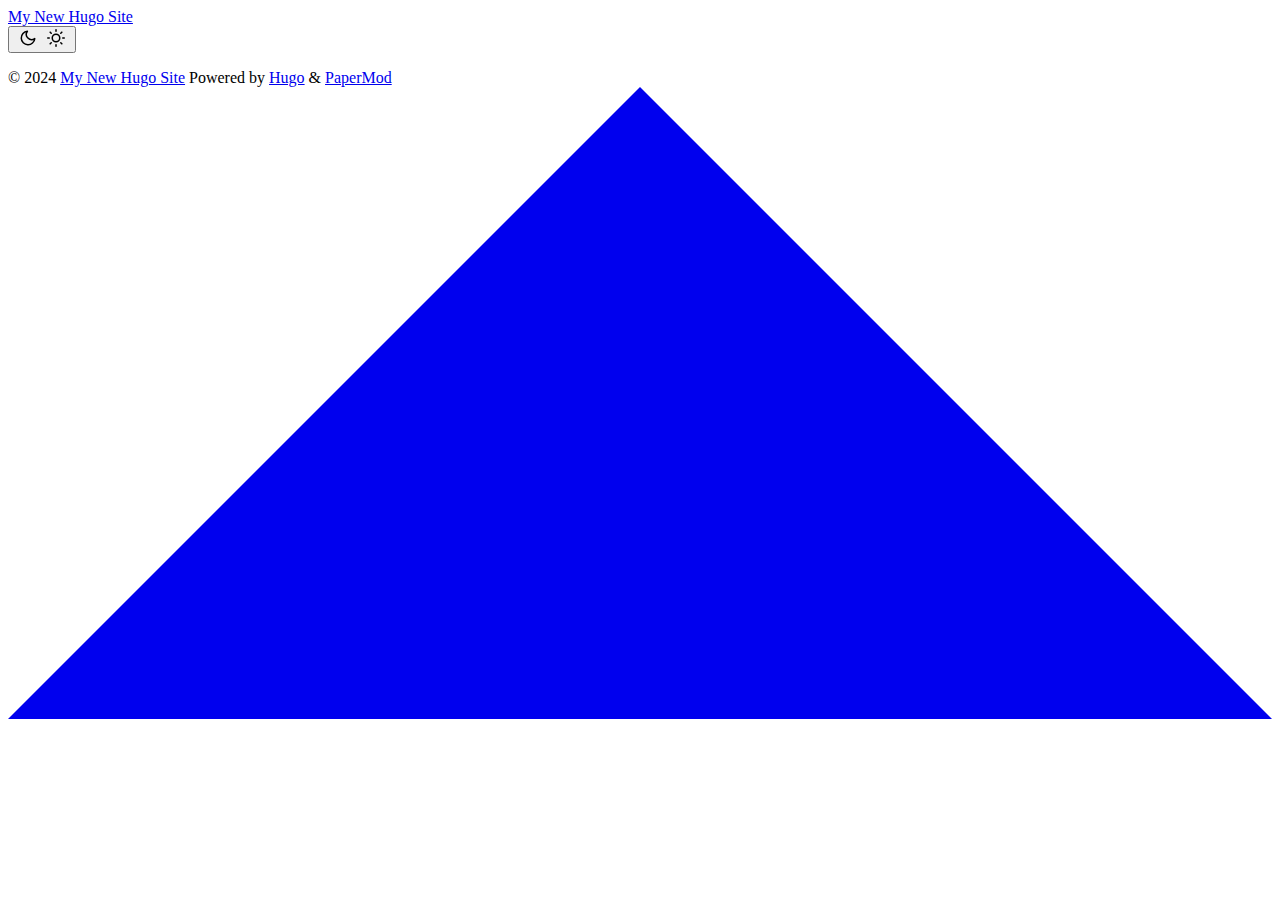
==== commit 767a76c1: "working progress" ====
--- a/index.html
+++ b/index.html
@@ -1,6 +1,199 @@
-<!doctype html><html lang=en dir=auto><head><meta name=generator content="Hugo 0.122.0"><meta charset=utf-8><meta http-equiv=X-UA-Compatible content="IE=edge"><meta name=viewport content="width=device-width,initial-scale=1,shrink-to-fit=no"><meta name=robots content="index, follow"><title>ExampleSite</title>
-<meta name=keywords content="Blog,Portfolio,PaperMod"><meta name=description content="ExampleSite description"><meta name=author content="Me"><link rel=canonical href=https://salvatoresaporito.github.io/><meta name=google-site-verification content="XYZabc"><meta name=yandex-verification content="XYZabc"><meta name=msvalidate.01 content="XYZabc"><link crossorigin=anonymous href=/assets/css/stylesheet.4599eadb9eb2ad3d0a8d6827b41a8fda8f2f4af226b63466c09c5fddbc8706b7.css integrity="sha256-RZnq256yrT0KjWgntBqP2o8vSvImtjRmwJxf3byHBrc=" rel="preload stylesheet" as=style><link rel=icon href=https://salvatoresaporito.github.io/%3Clink%20/%20abs%20url%3E><link rel=icon type=image/png sizes=16x16 href=https://salvatoresaporito.github.io/%3Clink%20/%20abs%20url%3E><link rel=icon type=image/png sizes=32x32 href=https://salvatoresaporito.github.io/%3Clink%20/%20abs%20url%3E><link rel=apple-touch-icon href=https://salvatoresaporito.github.io/%3Clink%20/%20abs%20url%3E><link rel=mask-icon href=https://salvatoresaporito.github.io/%3Clink%20/%20abs%20url%3E><meta name=theme-color content="#2e2e33"><meta name=msapplication-TileColor content="#2e2e33"><link rel=alternate type=application/rss+xml href=https://salvatoresaporito.github.io/index.xml><noscript><style>#theme-toggle,.top-link{display:none}</style><style>@media(prefers-color-scheme:dark){:root{--theme:rgb(29, 30, 32);--entry:rgb(46, 46, 51);--primary:rgb(218, 218, 219);--secondary:rgb(155, 156, 157);--tertiary:rgb(65, 66, 68);--content:rgb(196, 196, 197);--code-block-bg:rgb(46, 46, 51);--code-bg:rgb(55, 56, 62);--border:rgb(51, 51, 51)}.list{background:var(--theme)}.list:not(.dark)::-webkit-scrollbar-track{background:0 0}.list:not(.dark)::-webkit-scrollbar-thumb{border-color:var(--theme)}}</style></noscript><script>var doNotTrack=!1;doNotTrack||(function(e,t,n,s,o,i,a){e.GoogleAnalyticsObject=o,e[o]=e[o]||function(){(e[o].q=e[o].q||[]).push(arguments)},e[o].l=1*new Date,i=t.createElement(n),a=t.getElementsByTagName(n)[0],i.async=1,i.src=s,a.parentNode.insertBefore(i,a)}(window,document,"script","https://www.google-analytics.com/analytics.js","ga"),ga("create","UA-123-45","auto"),ga("send","pageview"))</script><meta property="og:title" content="ExampleSite"><meta property="og:description" content="ExampleSite description"><meta property="og:type" content="website"><meta property="og:url" content="https://salvatoresaporito.github.io/"><meta property="og:image" content="https://salvatoresaporito.github.io/%3Clink%20or%20path%20of%20image%20for%20opengraph,%20twitter-cards%3E"><meta property="og:site_name" content="ExampleSite"><meta name=twitter:card content="summary_large_image"><meta name=twitter:image content="https://salvatoresaporito.github.io/%3Clink%20or%20path%20of%20image%20for%20opengraph,%20twitter-cards%3E"><meta name=twitter:title content="ExampleSite"><meta name=twitter:description content="ExampleSite description"><script type=application/ld+json>{"@context":"https://schema.org","@type":"Organization","name":"ExampleSite","url":"https://salvatoresaporito.github.io/","description":"ExampleSite description","thumbnailUrl":"https://salvatoresaporito.github.io/%3Clink%20/%20abs%20url%3E","sameAs":[]}</script></head><body class=list id=top><script>localStorage.getItem("pref-theme")==="dark"?document.body.classList.add("dark"):localStorage.getItem("pref-theme")==="light"?document.body.classList.remove("dark"):window.matchMedia("(prefers-color-scheme: dark)").matches&&document.body.classList.add("dark")</script><header class=header><nav class=nav><div class=logo><a href=https://salvatoresaporito.github.io/ accesskey=h title="Home (Alt + H)"><img src=https://salvatoresaporito.github.io/apple-touch-icon.png alt aria-label=logo height=35>Home</a><div class=logo-switches><button id=theme-toggle accesskey=t title="(Alt + T)"><svg id="moon" xmlns="http://www.w3.org/2000/svg" width="24" height="18" viewBox="0 0 24 24" fill="none" stroke="currentcolor" stroke-width="2" stroke-linecap="round" stroke-linejoin="round"><path d="M21 12.79A9 9 0 1111.21 3 7 7 0 0021 12.79z"/></svg><svg id="sun" xmlns="http://www.w3.org/2000/svg" width="24" height="18" viewBox="0 0 24 24" fill="none" stroke="currentcolor" stroke-width="2" stroke-linecap="round" stroke-linejoin="round"><circle cx="12" cy="12" r="5"/><line x1="12" y1="1" x2="12" y2="3"/><line x1="12" y1="21" x2="12" y2="23"/><line x1="4.22" y1="4.22" x2="5.64" y2="5.64"/><line x1="18.36" y1="18.36" x2="19.78" y2="19.78"/><line x1="1" y1="12" x2="3" y2="12"/><line x1="21" y1="12" x2="23" y2="12"/><line x1="4.22" y1="19.78" x2="5.64" y2="18.36"/><line x1="18.36" y1="5.64" x2="19.78" y2="4.22"/></svg></button></div></div><ul id=menu><li><a href=https://salvatoresaporito.github.io/categories/ title=categories><span>categories</span></a></li><li><a href=https://salvatoresaporito.github.io/tags/ title=tags><span>tags</span></a></li></ul></nav></header><main class=main><article class="first-entry home-info"><header class=entry-header><h1>Hi there 👋</h1></header><div class=entry-content>Welcome to my blog</div><footer class=entry-footer><div class=social-icons></div></footer></article><article class=post-entry><header class=entry-header><h2 class=entry-hint-parent>My 1st post</h2></header><div class=entry-content><p></p></div><footer class=entry-footer><span title='2020-09-15 11:30:03 +0000 +0000'>September 15, 2020</span>&nbsp;·&nbsp;0 min&nbsp;·&nbsp;0 words&nbsp;·&nbsp;Me</footer><a class=entry-link aria-label="post link to My 1st post" href=https://salvatoresaporito.github.io/posts/my-first-post/></a></article></main><footer class=footer><span>&copy; 2024 <a href=https://salvatoresaporito.github.io/>ExampleSite</a></span>
-<span>Powered by
-<a href=https://gohugo.io/ rel="noopener noreferrer" target=_blank>Hugo</a> &
-        <a href=https://github.com/adityatelange/hugo-PaperMod/ rel=noopener target=_blank>PaperMod</a></span></footer><a href=#top aria-label="go to top" title="Go to Top (Alt + G)" class=top-link id=top-link accesskey=g><svg xmlns="http://www.w3.org/2000/svg" viewBox="0 0 12 6" fill="currentcolor"><path d="M12 6H0l6-6z"/></svg>
-</a><script>let menu=document.getElementById("menu");menu&&(menu.scrollLeft=localStorage.getItem("menu-scroll-position"),menu.onscroll=function(){localStorage.setItem("menu-scroll-position",menu.scrollLeft)}),document.querySelectorAll('a[href^="#"]').forEach(e=>{e.addEventListener("click",function(e){e.preventDefault();var t=this.getAttribute("href").substr(1);window.matchMedia("(prefers-reduced-motion: reduce)").matches?document.querySelector(`[id='${decodeURIComponent(t)}']`).scrollIntoView():document.querySelector(`[id='${decodeURIComponent(t)}']`).scrollIntoView({behavior:"smooth"}),t==="top"?history.replaceState(null,null," "):history.pushState(null,null,`#${t}`)})})</script><script>var mybutton=document.getElementById("top-link");window.onscroll=function(){document.body.scrollTop>800||document.documentElement.scrollTop>800?(mybutton.style.visibility="visible",mybutton.style.opacity="1"):(mybutton.style.visibility="hidden",mybutton.style.opacity="0")}</script><script>document.getElementById("theme-toggle").addEventListener("click",()=>{document.body.className.includes("dark")?(document.body.classList.remove("dark"),localStorage.setItem("pref-theme","light")):(document.body.classList.add("dark"),localStorage.setItem("pref-theme","dark"))})</script></body></html>+<!DOCTYPE html>
+<html lang="en" dir="auto">
+
+<head>
+	<meta name="generator" content="Hugo 0.122.0"><meta charset="utf-8">
+<meta http-equiv="X-UA-Compatible" content="IE=edge">
+<meta name="viewport" content="width=device-width, initial-scale=1, shrink-to-fit=no">
+<meta name="robots" content="index, follow">
+<title>My New Hugo Site</title>
+
+<meta name="description" content="">
+<meta name="author" content="">
+<link rel="canonical" href="https://example.org/">
+<link crossorigin="anonymous" href="/assets/css/stylesheet.4599eadb9eb2ad3d0a8d6827b41a8fda8f2f4af226b63466c09c5fddbc8706b7.css" integrity="sha256-RZnq256yrT0KjWgntBqP2o8vSvImtjRmwJxf3byHBrc=" rel="preload stylesheet" as="style">
+<link rel="icon" href="https://example.org/favicon.ico">
+<link rel="icon" type="image/png" sizes="16x16" href="https://example.org/favicon-16x16.png">
+<link rel="icon" type="image/png" sizes="32x32" href="https://example.org/favicon-32x32.png">
+<link rel="apple-touch-icon" href="https://example.org/apple-touch-icon.png">
+<link rel="mask-icon" href="https://example.org/safari-pinned-tab.svg">
+<meta name="theme-color" content="#2e2e33">
+<meta name="msapplication-TileColor" content="#2e2e33">
+<link rel="alternate" type="application/rss+xml" href="https://example.org/index.xml">
+<noscript>
+    <style>
+        #theme-toggle,
+        .top-link {
+            display: none;
+        }
+
+    </style>
+    <style>
+        @media (prefers-color-scheme: dark) {
+            :root {
+                --theme: rgb(29, 30, 32);
+                --entry: rgb(46, 46, 51);
+                --primary: rgb(218, 218, 219);
+                --secondary: rgb(155, 156, 157);
+                --tertiary: rgb(65, 66, 68);
+                --content: rgb(196, 196, 197);
+                --code-block-bg: rgb(46, 46, 51);
+                --code-bg: rgb(55, 56, 62);
+                --border: rgb(51, 51, 51);
+            }
+
+            .list {
+                background: var(--theme);
+            }
+
+            .list:not(.dark)::-webkit-scrollbar-track {
+                background: 0 0;
+            }
+
+            .list:not(.dark)::-webkit-scrollbar-thumb {
+                border-color: var(--theme);
+            }
+        }
+
+    </style>
+</noscript><meta property="og:title" content="My New Hugo Site" />
+<meta property="og:description" content="" />
+<meta property="og:type" content="website" />
+<meta property="og:url" content="https://example.org/" />
+
+<meta name="twitter:card" content="summary"/>
+<meta name="twitter:title" content="My New Hugo Site"/>
+<meta name="twitter:description" content=""/>
+
+<script type="application/ld+json">
+{
+  "@context": "https://schema.org",
+  "@type": "Organization",
+  "name": "My New Hugo Site",
+  "url": "https://example.org/",
+  "description": "",
+  "thumbnailUrl": "https://example.org/favicon.ico",
+  "sameAs": [
+      
+  ]
+}
+</script>
+</head>
+
+<body class="list" id="top">
+<script>
+    if (localStorage.getItem("pref-theme") === "dark") {
+        document.body.classList.add('dark');
+    } else if (localStorage.getItem("pref-theme") === "light") {
+        document.body.classList.remove('dark')
+    } else if (window.matchMedia('(prefers-color-scheme: dark)').matches) {
+        document.body.classList.add('dark');
+    }
+
+</script>
+
+<header class="header">
+    <nav class="nav">
+        <div class="logo">
+            <a href="https://example.org/" accesskey="h" title="My New Hugo Site (Alt + H)">My New Hugo Site</a>
+            <div class="logo-switches">
+                <button id="theme-toggle" accesskey="t" title="(Alt + T)">
+                    <svg id="moon" xmlns="http://www.w3.org/2000/svg" width="24" height="18" viewBox="0 0 24 24"
+                        fill="none" stroke="currentColor" stroke-width="2" stroke-linecap="round"
+                        stroke-linejoin="round">
+                        <path d="M21 12.79A9 9 0 1 1 11.21 3 7 7 0 0 0 21 12.79z"></path>
+                    </svg>
+                    <svg id="sun" xmlns="http://www.w3.org/2000/svg" width="24" height="18" viewBox="0 0 24 24"
+                        fill="none" stroke="currentColor" stroke-width="2" stroke-linecap="round"
+                        stroke-linejoin="round">
+                        <circle cx="12" cy="12" r="5"></circle>
+                        <line x1="12" y1="1" x2="12" y2="3"></line>
+                        <line x1="12" y1="21" x2="12" y2="23"></line>
+                        <line x1="4.22" y1="4.22" x2="5.64" y2="5.64"></line>
+                        <line x1="18.36" y1="18.36" x2="19.78" y2="19.78"></line>
+                        <line x1="1" y1="12" x2="3" y2="12"></line>
+                        <line x1="21" y1="12" x2="23" y2="12"></line>
+                        <line x1="4.22" y1="19.78" x2="5.64" y2="18.36"></line>
+                        <line x1="18.36" y1="5.64" x2="19.78" y2="4.22"></line>
+                    </svg>
+                </button>
+            </div>
+        </div>
+        <ul id="menu">
+        </ul>
+    </nav>
+</header>
+<main class="main"> 
+    </main>
+    
+<footer class="footer">
+    <span>&copy; 2024 <a href="https://example.org/">My New Hugo Site</a></span>
+    <span>
+        Powered by
+        <a href="https://gohugo.io/" rel="noopener noreferrer" target="_blank">Hugo</a> &
+        <a href="https://github.com/adityatelange/hugo-PaperMod/" rel="noopener" target="_blank">PaperMod</a>
+    </span>
+</footer>
+<a href="#top" aria-label="go to top" title="Go to Top (Alt + G)" class="top-link" id="top-link" accesskey="g">
+    <svg xmlns="http://www.w3.org/2000/svg" viewBox="0 0 12 6" fill="currentColor">
+        <path d="M12 6H0l6-6z" />
+    </svg>
+</a>
+
+<script>
+    let menu = document.getElementById('menu')
+    if (menu) {
+        menu.scrollLeft = localStorage.getItem("menu-scroll-position");
+        menu.onscroll = function () {
+            localStorage.setItem("menu-scroll-position", menu.scrollLeft);
+        }
+    }
+
+    document.querySelectorAll('a[href^="#"]').forEach(anchor => {
+        anchor.addEventListener("click", function (e) {
+            e.preventDefault();
+            var id = this.getAttribute("href").substr(1);
+            if (!window.matchMedia('(prefers-reduced-motion: reduce)').matches) {
+                document.querySelector(`[id='${decodeURIComponent(id)}']`).scrollIntoView({
+                    behavior: "smooth"
+                });
+            } else {
+                document.querySelector(`[id='${decodeURIComponent(id)}']`).scrollIntoView();
+            }
+            if (id === "top") {
+                history.replaceState(null, null, " ");
+            } else {
+                history.pushState(null, null, `#${id}`);
+            }
+        });
+    });
+
+</script>
+<script>
+    var mybutton = document.getElementById("top-link");
+    window.onscroll = function () {
+        if (document.body.scrollTop > 800 || document.documentElement.scrollTop > 800) {
+            mybutton.style.visibility = "visible";
+            mybutton.style.opacity = "1";
+        } else {
+            mybutton.style.visibility = "hidden";
+            mybutton.style.opacity = "0";
+        }
+    };
+
+</script>
+<script>
+    document.getElementById("theme-toggle").addEventListener("click", () => {
+        if (document.body.className.includes("dark")) {
+            document.body.classList.remove('dark');
+            localStorage.setItem("pref-theme", 'light');
+        } else {
+            document.body.classList.add('dark');
+            localStorage.setItem("pref-theme", 'dark');
+        }
+    })
+
+</script>
+</body>
+
+</html>
--- a/assets/css/stylesheet.4599eadb9eb2ad3d0a8d6827b41a8fda8f2f4af226b63466c09c5fddbc8706b7.css
+++ b/assets/css/stylesheet.4599eadb9eb2ad3d0a8d6827b41a8fda8f2f4af226b63466c09c5fddbc8706b7.css
@@ -0,0 +1,7 @@
+/*
+  PaperMod v7
+  License: MIT https://github.com/adityatelange/hugo-PaperMod/blob/master/LICENSE
+  Copyright (c) 2020 nanxiaobei and adityatelange
+  Copyright (c) 2021-2024 adityatelange
+*/
+:root{--gap:24px;--content-gap:20px;--nav-width:1024px;--main-width:720px;--header-height:60px;--footer-height:60px;--radius:8px;--theme:rgb(255, 255, 255);--entry:rgb(255, 255, 255);--primary:rgb(30, 30, 30);--secondary:rgb(108, 108, 108);--tertiary:rgb(214, 214, 214);--content:rgb(31, 31, 31);--code-block-bg:rgb(28, 29, 33);--code-bg:rgb(245, 245, 245);--border:rgb(238, 238, 238)}.dark{--theme:rgb(29, 30, 32);--entry:rgb(46, 46, 51);--primary:rgb(218, 218, 219);--secondary:rgb(155, 156, 157);--tertiary:rgb(65, 66, 68);--content:rgb(196, 196, 197);--code-block-bg:rgb(46, 46, 51);--code-bg:rgb(55, 56, 62);--border:rgb(51, 51, 51)}.list{background:var(--code-bg)}.dark.list{background:var(--theme)}*,::after,::before{box-sizing:border-box}html{-webkit-tap-highlight-color:transparent;overflow-y:scroll;-webkit-text-size-adjust:100%;text-size-adjust:100%}a,button,body,h1,h2,h3,h4,h5,h6{color:var(--primary)}body{font-family:-apple-system,BlinkMacSystemFont,segoe ui,Roboto,Oxygen,Ubuntu,Cantarell,open sans,helvetica neue,sans-serif;font-size:18px;line-height:1.6;word-break:break-word;background:var(--theme)}article,aside,figcaption,figure,footer,header,hgroup,main,nav,section,table{display:block}h1,h2,h3,h4,h5,h6{line-height:1.2}h1,h2,h3,h4,h5,h6,p{margin-top:0;margin-bottom:0}ul{padding:0}a{text-decoration:none}body,figure,ul{margin:0}table{width:100%;border-collapse:collapse;border-spacing:0;overflow-x:auto;word-break:keep-all}button,input,textarea{padding:0;font:inherit;background:0 0;border:0}input,textarea{outline:0}button,input[type=button],input[type=submit]{cursor:pointer}input:-webkit-autofill,textarea:-webkit-autofill{box-shadow:0 0 0 50px var(--theme)inset}img{display:block;max-width:100%}.not-found{position:absolute;left:0;right:0;display:flex;align-items:center;justify-content:center;height:80%;font-size:160px;font-weight:700}.archive-posts{width:100%;font-size:16px}.archive-year{margin-top:40px}.archive-year:not(:last-of-type){border-bottom:2px solid var(--border)}.archive-month{display:flex;align-items:flex-start;padding:10px 0}.archive-month-header{margin:25px 0;width:200px}.archive-month:not(:last-of-type){border-bottom:1px solid var(--border)}.archive-entry{position:relative;padding:5px;margin:10px 0}.archive-entry-title{margin:5px 0;font-weight:400}.archive-count,.archive-meta{color:var(--secondary);font-size:14px}.footer,.top-link{font-size:12px;color:var(--secondary)}.footer{max-width:calc(var(--main-width) + var(--gap) * 2);margin:auto;padding:calc((var(--footer-height) - var(--gap))/2)var(--gap);text-align:center;line-height:24px}.footer span{margin-inline-start:1px;margin-inline-end:1px}.footer span:last-child{white-space:nowrap}.footer a{color:inherit;border-bottom:1px solid var(--secondary)}.footer a:hover{border-bottom:1px solid var(--primary)}.top-link{visibility:hidden;position:fixed;bottom:60px;right:30px;z-index:99;background:var(--tertiary);width:42px;height:42px;padding:12px;border-radius:64px;transition:visibility .5s,opacity .8s linear}.top-link,.top-link svg{filter:drop-shadow(0 0 0 var(--theme))}.footer a:hover,.top-link:hover{color:var(--primary)}.top-link:focus,#theme-toggle:focus{outline:0}.nav{display:flex;flex-wrap:wrap;justify-content:space-between;max-width:calc(var(--nav-width) + var(--gap) * 2);margin-inline-start:auto;margin-inline-end:auto;line-height:var(--header-height)}.nav a{display:block}.logo,#menu{display:flex;margin:auto var(--gap)}.logo{flex-wrap:inherit}.logo a{font-size:24px;font-weight:700}.logo a img,.logo a svg{display:inline;vertical-align:middle;pointer-events:none;transform:translate(0,-10%);border-radius:6px;margin-inline-end:8px}button#theme-toggle{font-size:26px;margin:auto 4px}body.dark #moon{vertical-align:middle;display:none}body:not(.dark) #sun{display:none}#menu{list-style:none;word-break:keep-all;overflow-x:auto;white-space:nowrap}#menu li+li{margin-inline-start:var(--gap)}#menu a{font-size:16px}#menu .active{font-weight:500;border-bottom:2px solid}.lang-switch li,.lang-switch ul,.logo-switches{display:inline-flex;margin:auto 4px}.lang-switch{display:flex;flex-wrap:inherit}.lang-switch a{margin:auto 3px;font-size:16px;font-weight:500}.logo-switches{flex-wrap:inherit}.main{position:relative;min-height:calc(100vh - var(--header-height) - var(--footer-height));max-width:calc(var(--main-width) + var(--gap) * 2);margin:auto;padding:var(--gap)}.page-header h1{font-size:40px}.pagination{display:flex}.pagination a{color:var(--theme);font-size:13px;line-height:36px;background:var(--primary);border-radius:calc(36px/2);padding:0 16px}.pagination .next{margin-inline-start:auto}.social-icons a{display:inline-flex;padding:10px}.social-icons a svg{height:26px;width:26px}code{direction:ltr}div.highlight,pre{position:relative}.copy-code{display:none;position:absolute;top:4px;right:4px;color:rgba(255,255,255,.8);background:rgba(78,78,78,.8);border-radius:var(--radius);padding:0 5px;font-size:14px;user-select:none}div.highlight:hover .copy-code,pre:hover .copy-code{display:block}.first-entry{position:relative;display:flex;flex-direction:column;justify-content:center;min-height:320px;margin:var(--gap)0 calc(var(--gap) * 2)}.first-entry .entry-header{overflow:hidden;display:-webkit-box;-webkit-box-orient:vertical;-webkit-line-clamp:3}.first-entry .entry-header h1{font-size:34px;line-height:1.3}.first-entry .entry-content{margin:14px 0;font-size:16px;-webkit-line-clamp:3}.first-entry .entry-footer{font-size:14px}.home-info .entry-content{-webkit-line-clamp:unset}.post-entry{position:relative;margin-bottom:var(--gap);padding:var(--gap);background:var(--entry);border-radius:var(--radius);transition:transform .1s;border:1px solid var(--border)}.post-entry:active{transform:scale(.96)}.tag-entry .entry-cover{display:none}.entry-header h2{font-size:24px;line-height:1.3}.entry-content{margin:8px 0;color:var(--secondary);font-size:14px;line-height:1.6;overflow:hidden;display:-webkit-box;-webkit-box-orient:vertical;-webkit-line-clamp:2}.entry-footer{color:var(--secondary);font-size:13px}.entry-link{position:absolute;left:0;right:0;top:0;bottom:0}.entry-hint{color:var(--secondary)}.entry-hint-parent{display:flex;justify-content:space-between}.entry-cover{font-size:14px;margin-bottom:var(--gap);text-align:center}.entry-cover img{border-radius:var(--radius);pointer-events:none;width:100%;height:auto}.entry-cover a{color:var(--secondary);box-shadow:0 1px 0 var(--primary)}.page-header,.post-header{margin:24px auto var(--content-gap)}.post-title{margin-bottom:2px;font-size:40px}.post-description{margin-top:10px;margin-bottom:5px}.post-meta,.breadcrumbs{color:var(--secondary);font-size:14px;display:flex;flex-wrap:wrap}.post-meta .i18n_list li{display:inline-flex;list-style:none;margin:auto 3px;box-shadow:0 1px 0 var(--secondary)}.breadcrumbs a{font-size:16px}.post-content{color:var(--content)}.post-content h3,.post-content h4,.post-content h5,.post-content h6{margin:24px 0 16px}.post-content h1{margin:40px auto 32px;font-size:40px}.post-content h2{margin:32px auto 24px;font-size:32px}.post-content h3{font-size:24px}.post-content h4{font-size:16px}.post-content h5{font-size:14px}.post-content h6{font-size:12px}.post-content a,.toc a:hover{box-shadow:0 1px;box-decoration-break:clone;-webkit-box-decoration-break:clone}.post-content a code{margin:auto 0;border-radius:0;box-shadow:0 -1px 0 var(--primary)inset}.post-content del{text-decoration:line-through}.post-content dl,.post-content ol,.post-content p,.post-content figure,.post-content ul{margin-bottom:var(--content-gap)}.post-content ol,.post-content ul{padding-inline-start:20px}.post-content li{margin-top:5px}.post-content li p{margin-bottom:0}.post-content dl{display:flex;flex-wrap:wrap;margin:0}.post-content dt{width:25%;font-weight:700}.post-content dd{width:75%;margin-inline-start:0;padding-inline-start:10px}.post-content dd~dd,.post-content dt~dt{margin-top:10px}.post-content table{margin-bottom:var(--content-gap)}.post-content table th,.post-content table:not(.highlighttable,.highlight table,.gist .highlight) td{min-width:80px;padding:8px 5px;line-height:1.5;border-bottom:1px solid var(--border)}.post-content table th{text-align:start}.post-content table:not(.highlighttable) td code:only-child{margin:auto 0}.post-content .highlight table{border-radius:var(--radius)}.post-content .highlight:not(table){margin:10px auto;background:var(--code-block-bg)!important;border-radius:var(--radius);direction:ltr}.post-content li>.highlight{margin-inline-end:0}.post-content ul pre{margin-inline-start:calc(var(--gap) * -2)}.post-content .highlight pre{margin:0}.post-content .highlighttable{table-layout:fixed}.post-content .highlighttable td:first-child{width:40px}.post-content .highlighttable td .linenodiv{padding-inline-end:0!important}.post-content .highlighttable td .highlight,.post-content .highlighttable td .linenodiv pre{margin-bottom:0}.post-content code{margin:auto 4px;padding:4px 6px;font-size:.78em;line-height:1.5;background:var(--code-bg);border-radius:2px}.post-content pre code{display:grid;margin:auto 0;padding:10px;color:#d5d5d6;background:var(--code-block-bg)!important;border-radius:var(--radius);overflow-x:auto;word-break:break-all}.post-content blockquote{margin:20px 0;padding:0 14px;border-inline-start:3px solid var(--primary)}.post-content hr{margin:30px 0;height:2px;background:var(--tertiary);border:0}.post-content iframe{max-width:100%}.post-content img{border-radius:4px;margin:1rem 0}.post-content img[src*="#center"]{margin:1rem auto}.post-content figure.align-center{text-align:center}.post-content figure>figcaption{color:var(--primary);font-size:16px;font-weight:700;margin:8px 0 16px}.post-content figure>figcaption>p{color:var(--secondary);font-size:14px;font-weight:400}.toc{margin:0 2px 40px;border:1px solid var(--border);background:var(--code-bg);border-radius:var(--radius);padding:.4em}.dark .toc{background:var(--entry)}.toc details summary{cursor:zoom-in;margin-inline-start:20px}.toc details[open] summary{cursor:zoom-out}.toc .details{display:inline;font-weight:500}.toc .inner{margin:0 20px;padding:10px 20px}.toc li ul{margin-inline-start:var(--gap)}.toc summary:focus{outline:0}.post-footer{margin-top:56px}.post-footer>*{margin-bottom:10px}.post-tags{display:flex;flex-wrap:wrap;gap:10px}.post-tags li{display:inline-block}.post-tags a,.share-buttons,.paginav{border-radius:var(--radius);background:var(--code-bg);border:1px solid var(--border)}.post-tags a{display:block;padding:0 14px;color:var(--secondary);font-size:14px;line-height:34px;background:var(--code-bg)}.post-tags a:hover,.paginav a:hover{background:var(--border)}.share-buttons{padding:10px;display:flex;justify-content:center;overflow-x:auto;gap:10px}.share-buttons li,.share-buttons a{display:inline-flex}.share-buttons a:not(:last-of-type){margin-inline-end:12px}h1:hover .anchor,h2:hover .anchor,h3:hover .anchor,h4:hover .anchor,h5:hover .anchor,h6:hover .anchor{display:inline-flex;color:var(--secondary);margin-inline-start:8px;font-weight:500;user-select:none}.paginav{display:flex;line-height:30px}.paginav a{padding-inline-start:14px;padding-inline-end:14px;border-radius:var(--radius)}.paginav .title{letter-spacing:1px;text-transform:uppercase;font-size:small;color:var(--secondary)}.paginav .prev,.paginav .next{width:50%}.paginav span:hover:not(.title){box-shadow:0 1px}.paginav .next{margin-inline-start:auto;text-align:right}[dir=rtl] .paginav .next{text-align:left}h1>a>svg{display:inline}img.in-text{display:inline;margin:auto}.buttons,.main .profile{display:flex;justify-content:center}.main .profile{align-items:center;min-height:calc(100vh - var(--header-height) - var(--footer-height) - (var(--gap) * 2));text-align:center}.profile .profile_inner{display:flex;flex-direction:column;align-items:center;gap:10px}.profile img{border-radius:50%}.buttons{flex-wrap:wrap;max-width:400px}.button{background:var(--tertiary);border-radius:var(--radius);margin:8px;padding:6px;transition:transform .1s}.button-inner{padding:0 8px}.button:active{transform:scale(.96)}#searchbox input{padding:4px 10px;width:100%;color:var(--primary);font-weight:700;border:2px solid var(--tertiary);border-radius:var(--radius)}#searchbox input:focus{border-color:var(--secondary)}#searchResults li{list-style:none;border-radius:var(--radius);padding:10px;margin:10px 0;position:relative;font-weight:500}#searchResults{margin:10px 0;width:100%}#searchResults li:active{transition:transform .1s;transform:scale(.98)}#searchResults a{position:absolute;width:100%;height:100%;top:0;left:0;outline:none}#searchResults .focus{transform:scale(.98);border:2px solid var(--tertiary)}.terms-tags li{display:inline-block;margin:10px;font-weight:500}.terms-tags a{display:block;padding:3px 10px;background:var(--tertiary);border-radius:6px;transition:transform .1s}.terms-tags a:active{background:var(--tertiary);transform:scale(.96)}.bg{color:#cad3f5;background-color:#24273a}.chroma{color:#cad3f5;background-color:#24273a}.chroma .x{}.chroma .err{color:#ed8796}.chroma .cl{}.chroma .lnlinks{outline:none;text-decoration:none;color:inherit}.chroma .lntd{vertical-align:top;padding:0;margin:0;border:0}.chroma .lntable{border-spacing:0;padding:0;margin:0;border:0}.chroma .hl{background-color:#474733}.chroma .lnt{white-space:pre;-webkit-user-select:none;user-select:none;margin-right:.4em;padding:0 .4em;color:#8087a2}.chroma .ln{white-space:pre;-webkit-user-select:none;user-select:none;margin-right:.4em;padding:0 .4em;color:#8087a2}.chroma .line{display:flex}.chroma .k{color:#c6a0f6}.chroma .kc{color:#f5a97f}.chroma .kd{color:#ed8796}.chroma .kn{color:#8bd5ca}.chroma .kp{color:#c6a0f6}.chroma .kr{color:#c6a0f6}.chroma .kt{color:#ed8796}.chroma .n{}.chroma .na{color:#8aadf4}.chroma .nb{color:#91d7e3}.chroma .bp{color:#91d7e3}.chroma .nc{color:#eed49f}.chroma .no{color:#eed49f}.chroma .nd{color:#8aadf4;font-weight:700}.chroma .ni{color:#8bd5ca}.chroma .ne{color:#f5a97f}.chroma .nf{color:#8aadf4}.chroma .fm{color:#8aadf4}.chroma .nl{color:#91d7e3}.chroma .nn{color:#f5a97f}.chroma .nx{}.chroma .py{color:#f5a97f}.chroma .nt{color:#c6a0f6}.chroma .nv{color:#f4dbd6}.chroma .vc{color:#f4dbd6}.chroma .vg{color:#f4dbd6}.chroma .vi{color:#f4dbd6}.chroma .vm{color:#f4dbd6}.chroma .l{}.chroma .ld{}.chroma .s{color:#a6da95}.chroma .sa{color:#ed8796}.chroma .sb{color:#a6da95}.chroma .sc{color:#a6da95}.chroma .dl{color:#8aadf4}.chroma .sd{color:#6e738d}.chroma .s2{color:#a6da95}.chroma .se{color:#8aadf4}.chroma .sh{color:#6e738d}.chroma .si{color:#a6da95}.chroma .sx{color:#a6da95}.chroma .sr{color:#8bd5ca}.chroma .s1{color:#a6da95}.chroma .ss{color:#a6da95}.chroma .m{color:#f5a97f}.chroma .mb{color:#f5a97f}.chroma .mf{color:#f5a97f}.chroma .mh{color:#f5a97f}.chroma .mi{color:#f5a97f}.chroma .il{color:#f5a97f}.chroma .mo{color:#f5a97f}.chroma .o{color:#91d7e3;font-weight:700}.chroma .ow{color:#91d7e3;font-weight:700}.chroma .p{}.chroma .c{color:#6e738d;font-style:italic}.chroma .ch{color:#6e738d;font-style:italic}.chroma .cm{color:#6e738d;font-style:italic}.chroma .c1{color:#6e738d;font-style:italic}.chroma .cs{color:#6e738d;font-style:italic}.chroma .cp{color:#6e738d;font-style:italic}.chroma .cpf{color:#6e738d;font-weight:700;font-style:italic}.chroma .g{}.chroma .gd{color:#ed8796;background-color:#363a4f}.chroma .ge{font-style:italic}.chroma .gr{color:#ed8796}.chroma .gh{color:#f5a97f;font-weight:700}.chroma .gi{color:#a6da95;background-color:#363a4f}.chroma .go{}.chroma .gp{}.chroma .gs{font-weight:700}.chroma .gu{color:#f5a97f;font-weight:700}.chroma .gt{color:#ed8796}.chroma .gl{text-decoration:underline}.chroma .w{}.chroma{background-color:unset!important}.chroma .hl{display:flex}.chroma .lnt{padding:0 0 0 12px}.highlight pre.chroma code{padding:8px 0}.highlight pre.chroma .line .cl,.chroma .ln{padding:0 10px}.chroma .lntd:last-of-type{width:100%}::-webkit-scrollbar-track{background:0 0}.list:not(.dark)::-webkit-scrollbar-track{background:var(--code-bg)}::-webkit-scrollbar-thumb{background:var(--tertiary);border:5px solid var(--theme);border-radius:var(--radius)}.list:not(.dark)::-webkit-scrollbar-thumb{border:5px solid var(--code-bg)}::-webkit-scrollbar-thumb:hover{background:var(--secondary)}::-webkit-scrollbar:not(.highlighttable,.highlight table,.gist .highlight){background:var(--theme)}.post-content .highlighttable td .highlight pre code::-webkit-scrollbar{display:none}.post-content :not(table) ::-webkit-scrollbar-thumb{border:2px solid var(--code-block-bg);background:#717175}.post-content :not(table) ::-webkit-scrollbar-thumb:hover{background:#a3a3a5}.gist table::-webkit-scrollbar-thumb{border:2px solid #fff;background:#adadad}.gist table::-webkit-scrollbar-thumb:hover{background:#707070}.post-content table::-webkit-scrollbar-thumb{border-width:2px}@media screen and (min-width:768px){::-webkit-scrollbar{width:19px;height:11px}}@media screen and (max-width:768px){:root{--gap:14px}.profile img{transform:scale(.85)}.first-entry{min-height:260px}.archive-month{flex-direction:column}.archive-year{margin-top:20px}.footer{padding:calc((var(--footer-height) - var(--gap) - 10px)/2)var(--gap)}}@media screen and (max-width:900px){.list .top-link{transform:translateY(-5rem)}}@media screen and (max-width:340px){.share-buttons{justify-content:unset}}@media(prefers-reduced-motion){.terms-tags a:active,.button:active,.post-entry:active,.top-link,#searchResults .focus,#searchResults li:active{transform:none}}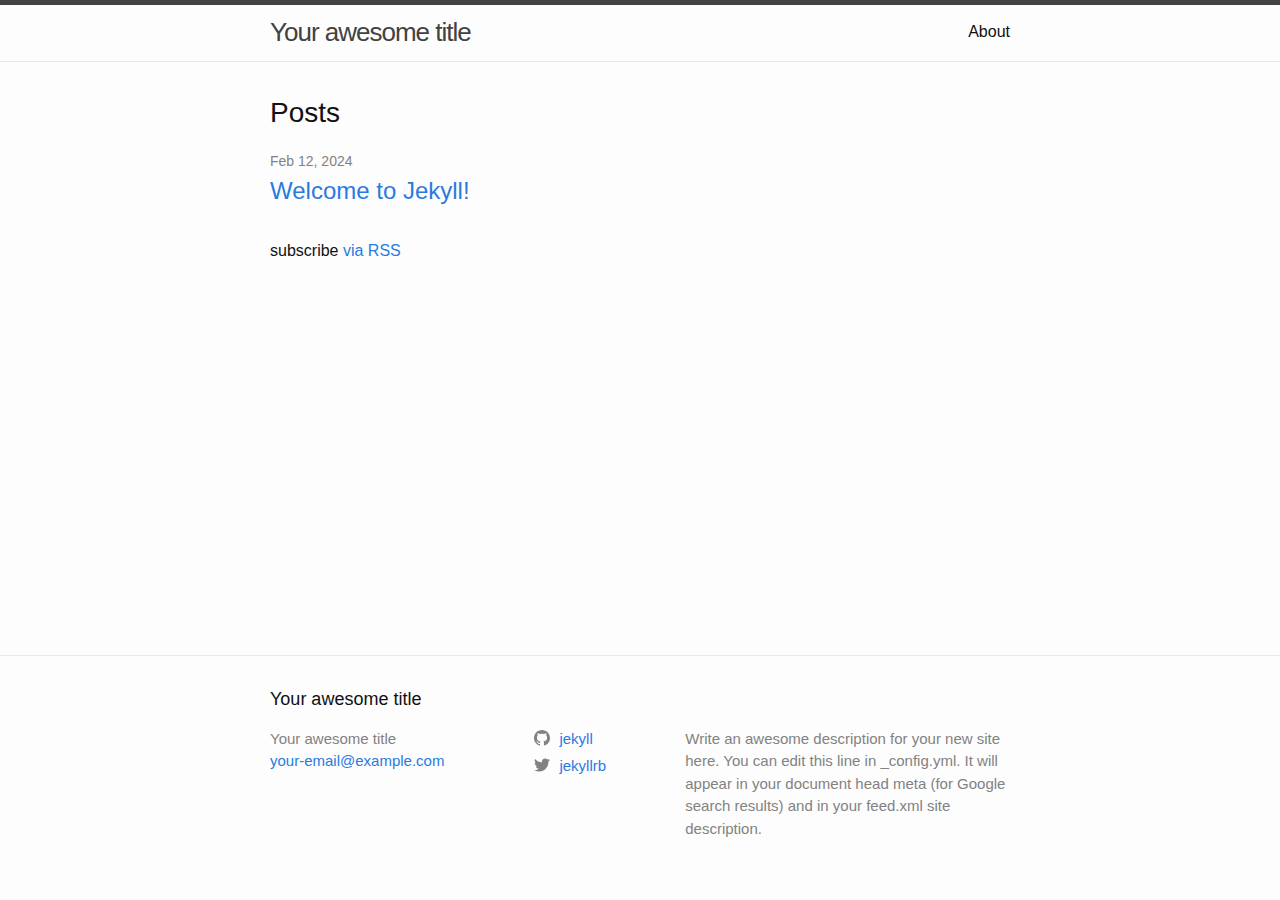
==== commit b128928a: "Redo" ====
--- a/index.html
+++ b/index.html
@@ -1,199 +1,77 @@
 <!DOCTYPE html>
-<html lang="en" dir="auto">
+<html lang="en"><head>
+  <meta charset="utf-8">
+  <meta http-equiv="X-UA-Compatible" content="IE=edge">
+  <meta name="viewport" content="width=device-width, initial-scale=1"><!-- Begin Jekyll SEO tag v2.8.0 -->
+<title>Your awesome title | Write an awesome description for your new site here. You can edit this line in _config.yml. It will appear in your document head meta (for Google search results) and in your feed.xml site description.</title>
+<meta name="generator" content="Jekyll v4.3.3" />
+<meta property="og:title" content="Your awesome title" />
+<meta property="og:locale" content="en_US" />
+<meta name="description" content="Write an awesome description for your new site here. You can edit this line in _config.yml. It will appear in your document head meta (for Google search results) and in your feed.xml site description." />
+<meta property="og:description" content="Write an awesome description for your new site here. You can edit this line in _config.yml. It will appear in your document head meta (for Google search results) and in your feed.xml site description." />
+<link rel="canonical" href="http://localhost:4000/" />
+<meta property="og:url" content="http://localhost:4000/" />
+<meta property="og:site_name" content="Your awesome title" />
+<meta property="og:type" content="website" />
+<meta name="twitter:card" content="summary" />
+<meta property="twitter:title" content="Your awesome title" />
+<script type="application/ld+json">
+{"@context":"https://schema.org","@type":"WebSite","description":"Write an awesome description for your new site here. You can edit this line in _config.yml. It will appear in your document head meta (for Google search results) and in your feed.xml site description.","headline":"Your awesome title","name":"Your awesome title","url":"http://localhost:4000/"}</script>
+<!-- End Jekyll SEO tag -->
+<link rel="stylesheet" href="/assets/main.css"><link type="application/atom+xml" rel="alternate" href="http://localhost:4000/feed.xml" title="Your awesome title" /></head>
+<body><header class="site-header" role="banner">
 
-<head>
-	<meta name="generator" content="Hugo 0.122.0"><meta charset="utf-8">
-<meta http-equiv="X-UA-Compatible" content="IE=edge">
-<meta name="viewport" content="width=device-width, initial-scale=1, shrink-to-fit=no">
-<meta name="robots" content="index, follow">
-<title>My New Hugo Site</title>
+  <div class="wrapper"><a class="site-title" rel="author" href="/">Your awesome title</a><nav class="site-nav">
+        <input type="checkbox" id="nav-trigger" class="nav-trigger" />
+        <label for="nav-trigger">
+          <span class="menu-icon">
+            <svg viewBox="0 0 18 15" width="18px" height="15px">
+              <path d="M18,1.484c0,0.82-0.665,1.484-1.484,1.484H1.484C0.665,2.969,0,2.304,0,1.484l0,0C0,0.665,0.665,0,1.484,0 h15.032C17.335,0,18,0.665,18,1.484L18,1.484z M18,7.516C18,8.335,17.335,9,16.516,9H1.484C0.665,9,0,8.335,0,7.516l0,0 c0-0.82,0.665-1.484,1.484-1.484h15.032C17.335,6.031,18,6.696,18,7.516L18,7.516z M18,13.516C18,14.335,17.335,15,16.516,15H1.484 C0.665,15,0,14.335,0,13.516l0,0c0-0.82,0.665-1.483,1.484-1.483h15.032C17.335,12.031,18,12.695,18,13.516L18,13.516z"/>
+            </svg>
+          </span>
+        </label>
 
-<meta name="description" content="">
-<meta name="author" content="">
-<link rel="canonical" href="https://example.org/">
-<link crossorigin="anonymous" href="/assets/css/stylesheet.4599eadb9eb2ad3d0a8d6827b41a8fda8f2f4af226b63466c09c5fddbc8706b7.css" integrity="sha256-RZnq256yrT0KjWgntBqP2o8vSvImtjRmwJxf3byHBrc=" rel="preload stylesheet" as="style">
-<link rel="icon" href="https://example.org/favicon.ico">
-<link rel="icon" type="image/png" sizes="16x16" href="https://example.org/favicon-16x16.png">
-<link rel="icon" type="image/png" sizes="32x32" href="https://example.org/favicon-32x32.png">
-<link rel="apple-touch-icon" href="https://example.org/apple-touch-icon.png">
-<link rel="mask-icon" href="https://example.org/safari-pinned-tab.svg">
-<meta name="theme-color" content="#2e2e33">
-<meta name="msapplication-TileColor" content="#2e2e33">
-<link rel="alternate" type="application/rss+xml" href="https://example.org/index.xml">
-<noscript>
-    <style>
-        #theme-toggle,
-        .top-link {
-            display: none;
-        }
+        <div class="trigger"><a class="page-link" href="/about/">About</a></div>
+      </nav></div>
+</header>
+<main class="page-content" aria-label="Content">
+      <div class="wrapper">
+        <div class="home">
+<h2 class="post-list-heading">Posts</h2>
+    <ul class="post-list"><li><span class="post-meta">Feb 12, 2024</span>
+        <h3>
+          <a class="post-link" href="/jekyll/update/2024/02/12/welcome-to-jekyll.html">
+            Welcome to Jekyll!
+          </a>
+        </h3></li></ul>
 
-    </style>
-    <style>
-        @media (prefers-color-scheme: dark) {
-            :root {
-                --theme: rgb(29, 30, 32);
-                --entry: rgb(46, 46, 51);
-                --primary: rgb(218, 218, 219);
-                --secondary: rgb(155, 156, 157);
-                --tertiary: rgb(65, 66, 68);
-                --content: rgb(196, 196, 197);
-                --code-block-bg: rgb(46, 46, 51);
-                --code-bg: rgb(55, 56, 62);
-                --border: rgb(51, 51, 51);
-            }
+    <p class="rss-subscribe">subscribe <a href="/feed.xml">via RSS</a></p></div>
 
-            .list {
-                background: var(--theme);
-            }
+      </div>
+    </main><footer class="site-footer h-card">
+  <data class="u-url" href="/"></data>
 
-            .list:not(.dark)::-webkit-scrollbar-track {
-                background: 0 0;
-            }
+  <div class="wrapper">
 
-            .list:not(.dark)::-webkit-scrollbar-thumb {
-                border-color: var(--theme);
-            }
-        }
+    <h2 class="footer-heading">Your awesome title</h2>
 
-    </style>
-</noscript><meta property="og:title" content="My New Hugo Site" />
-<meta property="og:description" content="" />
-<meta property="og:type" content="website" />
-<meta property="og:url" content="https://example.org/" />
+    <div class="footer-col-wrapper">
+      <div class="footer-col footer-col-1">
+        <ul class="contact-list">
+          <li class="p-name">Your awesome title</li><li><a class="u-email" href="mailto:your-email@example.com">your-email@example.com</a></li></ul>
+      </div>
 
-<meta name="twitter:card" content="summary"/>
-<meta name="twitter:title" content="My New Hugo Site"/>
-<meta name="twitter:description" content=""/>
+      <div class="footer-col footer-col-2"><ul class="social-media-list"><li><a href="https://github.com/jekyll"><svg class="svg-icon"><use xlink:href="/assets/minima-social-icons.svg#github"></use></svg> <span class="username">jekyll</span></a></li><li><a href="https://www.twitter.com/jekyllrb"><svg class="svg-icon"><use xlink:href="/assets/minima-social-icons.svg#twitter"></use></svg> <span class="username">jekyllrb</span></a></li></ul>
+</div>
 
-<script type="application/ld+json">
-{
-  "@context": "https://schema.org",
-  "@type": "Organization",
-  "name": "My New Hugo Site",
-  "url": "https://example.org/",
-  "description": "",
-  "thumbnailUrl": "https://example.org/favicon.ico",
-  "sameAs": [
-      
-  ]
-}
-</script>
-</head>
+      <div class="footer-col footer-col-3">
+        <p>Write an awesome description for your new site here. You can edit this line in _config.yml. It will appear in your document head meta (for Google search results) and in your feed.xml site description.</p>
+      </div>
+    </div>
 
-<body class="list" id="top">
-<script>
-    if (localStorage.getItem("pref-theme") === "dark") {
-        document.body.classList.add('dark');
-    } else if (localStorage.getItem("pref-theme") === "light") {
-        document.body.classList.remove('dark')
-    } else if (window.matchMedia('(prefers-color-scheme: dark)').matches) {
-        document.body.classList.add('dark');
-    }
+  </div>
 
-</script>
-
-<header class="header">
-    <nav class="nav">
-        <div class="logo">
-            <a href="https://example.org/" accesskey="h" title="My New Hugo Site (Alt + H)">My New Hugo Site</a>
-            <div class="logo-switches">
-                <button id="theme-toggle" accesskey="t" title="(Alt + T)">
-                    <svg id="moon" xmlns="http://www.w3.org/2000/svg" width="24" height="18" viewBox="0 0 24 24"
-                        fill="none" stroke="currentColor" stroke-width="2" stroke-linecap="round"
-                        stroke-linejoin="round">
-                        <path d="M21 12.79A9 9 0 1 1 11.21 3 7 7 0 0 0 21 12.79z"></path>
-                    </svg>
-                    <svg id="sun" xmlns="http://www.w3.org/2000/svg" width="24" height="18" viewBox="0 0 24 24"
-                        fill="none" stroke="currentColor" stroke-width="2" stroke-linecap="round"
-                        stroke-linejoin="round">
-                        <circle cx="12" cy="12" r="5"></circle>
-                        <line x1="12" y1="1" x2="12" y2="3"></line>
-                        <line x1="12" y1="21" x2="12" y2="23"></line>
-                        <line x1="4.22" y1="4.22" x2="5.64" y2="5.64"></line>
-                        <line x1="18.36" y1="18.36" x2="19.78" y2="19.78"></line>
-                        <line x1="1" y1="12" x2="3" y2="12"></line>
-                        <line x1="21" y1="12" x2="23" y2="12"></line>
-                        <line x1="4.22" y1="19.78" x2="5.64" y2="18.36"></line>
-                        <line x1="18.36" y1="5.64" x2="19.78" y2="4.22"></line>
-                    </svg>
-                </button>
-            </div>
-        </div>
-        <ul id="menu">
-        </ul>
-    </nav>
-</header>
-<main class="main"> 
-    </main>
-    
-<footer class="footer">
-    <span>&copy; 2024 <a href="https://example.org/">My New Hugo Site</a></span>
-    <span>
-        Powered by
-        <a href="https://gohugo.io/" rel="noopener noreferrer" target="_blank">Hugo</a> &
-        <a href="https://github.com/adityatelange/hugo-PaperMod/" rel="noopener" target="_blank">PaperMod</a>
-    </span>
 </footer>
-<a href="#top" aria-label="go to top" title="Go to Top (Alt + G)" class="top-link" id="top-link" accesskey="g">
-    <svg xmlns="http://www.w3.org/2000/svg" viewBox="0 0 12 6" fill="currentColor">
-        <path d="M12 6H0l6-6z" />
-    </svg>
-</a>
-
-<script>
-    let menu = document.getElementById('menu')
-    if (menu) {
-        menu.scrollLeft = localStorage.getItem("menu-scroll-position");
-        menu.onscroll = function () {
-            localStorage.setItem("menu-scroll-position", menu.scrollLeft);
-        }
-    }
-
-    document.querySelectorAll('a[href^="#"]').forEach(anchor => {
-        anchor.addEventListener("click", function (e) {
-            e.preventDefault();
-            var id = this.getAttribute("href").substr(1);
-            if (!window.matchMedia('(prefers-reduced-motion: reduce)').matches) {
-                document.querySelector(`[id='${decodeURIComponent(id)}']`).scrollIntoView({
-                    behavior: "smooth"
-                });
-            } else {
-                document.querySelector(`[id='${decodeURIComponent(id)}']`).scrollIntoView();
-            }
-            if (id === "top") {
-                history.replaceState(null, null, " ");
-            } else {
-                history.pushState(null, null, `#${id}`);
-            }
-        });
-    });
-
-</script>
-<script>
-    var mybutton = document.getElementById("top-link");
-    window.onscroll = function () {
-        if (document.body.scrollTop > 800 || document.documentElement.scrollTop > 800) {
-            mybutton.style.visibility = "visible";
-            mybutton.style.opacity = "1";
-        } else {
-            mybutton.style.visibility = "hidden";
-            mybutton.style.opacity = "0";
-        }
-    };
-
-</script>
-<script>
-    document.getElementById("theme-toggle").addEventListener("click", () => {
-        if (document.body.className.includes("dark")) {
-            document.body.classList.remove('dark');
-            localStorage.setItem("pref-theme", 'light');
-        } else {
-            document.body.classList.add('dark');
-            localStorage.setItem("pref-theme", 'dark');
-        }
-    })
-
-</script>
 </body>
 
 </html>
--- a/assets/main.css
+++ b/assets/main.css
@@ -0,0 +1,649 @@
+/**
+ * Reset some basic elements
+ */
+body, h1, h2, h3, h4, h5, h6,
+p, blockquote, pre, hr,
+dl, dd, ol, ul, figure {
+  margin: 0;
+  padding: 0;
+}
+
+/**
+ * Basic styling
+ */
+body {
+  font: 400 16px/1.5 -apple-system, BlinkMacSystemFont, "Segoe UI", Roboto, Helvetica, Arial, sans-serif, "Apple Color Emoji", "Segoe UI Emoji", "Segoe UI Symbol";
+  color: #111;
+  background-color: #fdfdfd;
+  -webkit-text-size-adjust: 100%;
+  -webkit-font-feature-settings: "kern" 1;
+  -moz-font-feature-settings: "kern" 1;
+  -o-font-feature-settings: "kern" 1;
+  font-feature-settings: "kern" 1;
+  font-kerning: normal;
+  display: flex;
+  min-height: 100vh;
+  flex-direction: column;
+}
+
+/**
+ * Set `margin-bottom` to maintain vertical rhythm
+ */
+h1, h2, h3, h4, h5, h6,
+p, blockquote, pre,
+ul, ol, dl, figure,
+.highlight {
+  margin-bottom: 15px;
+}
+
+/**
+ * `main` element
+ */
+main {
+  display: block; /* Default value of `display` of `main` element is 'inline' in IE 11. */
+}
+
+/**
+ * Images
+ */
+img {
+  max-width: 100%;
+  vertical-align: middle;
+}
+
+/**
+ * Figures
+ */
+figure > img {
+  display: block;
+}
+
+figcaption {
+  font-size: 14px;
+}
+
+/**
+ * Lists
+ */
+ul, ol {
+  margin-left: 30px;
+}
+
+li > ul,
+li > ol {
+  margin-bottom: 0;
+}
+
+/**
+ * Headings
+ */
+h1, h2, h3, h4, h5, h6 {
+  font-weight: 400;
+}
+
+/**
+ * Links
+ */
+a {
+  color: #2a7ae2;
+  text-decoration: none;
+}
+a:visited {
+  color: #1756a9;
+}
+a:hover {
+  color: #111;
+  text-decoration: underline;
+}
+.social-media-list a:hover {
+  text-decoration: none;
+}
+.social-media-list a:hover .username {
+  text-decoration: underline;
+}
+
+/**
+ * Blockquotes
+ */
+blockquote {
+  color: #828282;
+  border-left: 4px solid #e8e8e8;
+  padding-left: 15px;
+  font-size: 18px;
+  letter-spacing: -1px;
+  font-style: italic;
+}
+blockquote > :last-child {
+  margin-bottom: 0;
+}
+
+/**
+ * Code formatting
+ */
+pre,
+code {
+  font-size: 15px;
+  border: 1px solid #e8e8e8;
+  border-radius: 3px;
+  background-color: #eef;
+}
+
+code {
+  padding: 1px 5px;
+}
+
+pre {
+  padding: 8px 12px;
+  overflow-x: auto;
+}
+pre > code {
+  border: 0;
+  padding-right: 0;
+  padding-left: 0;
+}
+
+/**
+ * Wrapper
+ */
+.wrapper {
+  max-width: -webkit-calc(800px - (30px * 2));
+  max-width: calc(800px - 30px * 2);
+  margin-right: auto;
+  margin-left: auto;
+  padding-right: 30px;
+  padding-left: 30px;
+}
+@media screen and (max-width: 800px) {
+  .wrapper {
+    max-width: -webkit-calc(800px - (30px));
+    max-width: calc(800px - (30px));
+    padding-right: 15px;
+    padding-left: 15px;
+  }
+}
+
+/**
+ * Clearfix
+ */
+.footer-col-wrapper:after, .wrapper:after {
+  content: "";
+  display: table;
+  clear: both;
+}
+
+/**
+ * Icons
+ */
+.svg-icon {
+  width: 16px;
+  height: 16px;
+  display: inline-block;
+  fill: #828282;
+  padding-right: 5px;
+  vertical-align: text-top;
+}
+
+.social-media-list li + li {
+  padding-top: 5px;
+}
+
+/**
+ * Tables
+ */
+table {
+  margin-bottom: 30px;
+  width: 100%;
+  text-align: left;
+  color: #3f3f3f;
+  border-collapse: collapse;
+  border: 1px solid #e8e8e8;
+}
+table tr:nth-child(even) {
+  background-color: #f7f7f7;
+}
+table th, table td {
+  padding: 10px 15px;
+}
+table th {
+  background-color: #f0f0f0;
+  border: 1px solid #dedede;
+  border-bottom-color: #c9c9c9;
+}
+table td {
+  border: 1px solid #e8e8e8;
+}
+
+/**
+ * Site header
+ */
+.site-header {
+  border-top: 5px solid #424242;
+  border-bottom: 1px solid #e8e8e8;
+  min-height: 55.95px;
+  position: relative;
+}
+
+.site-title {
+  font-size: 26px;
+  font-weight: 300;
+  line-height: 54px;
+  letter-spacing: -1px;
+  margin-bottom: 0;
+  float: left;
+}
+.site-title, .site-title:visited {
+  color: #424242;
+}
+
+.site-nav {
+  float: right;
+  line-height: 54px;
+}
+.site-nav .nav-trigger {
+  display: none;
+}
+.site-nav .menu-icon {
+  display: none;
+}
+.site-nav .page-link {
+  color: #111;
+  line-height: 1.5;
+}
+.site-nav .page-link:not(:last-child) {
+  margin-right: 20px;
+}
+@media screen and (max-width: 600px) {
+  .site-nav {
+    position: absolute;
+    top: 9px;
+    right: 15px;
+    background-color: #fdfdfd;
+    border: 1px solid #e8e8e8;
+    border-radius: 5px;
+    text-align: right;
+  }
+  .site-nav label[for=nav-trigger] {
+    display: block;
+    float: right;
+    width: 36px;
+    height: 36px;
+    z-index: 2;
+    cursor: pointer;
+  }
+  .site-nav .menu-icon {
+    display: block;
+    float: right;
+    width: 36px;
+    height: 26px;
+    line-height: 0;
+    padding-top: 10px;
+    text-align: center;
+  }
+  .site-nav .menu-icon > svg {
+    fill: #424242;
+  }
+  .site-nav input ~ .trigger {
+    clear: both;
+    display: none;
+  }
+  .site-nav input:checked ~ .trigger {
+    display: block;
+    padding-bottom: 5px;
+  }
+  .site-nav .page-link {
+    display: block;
+    padding: 5px 10px;
+    margin-left: 20px;
+  }
+  .site-nav .page-link:not(:last-child) {
+    margin-right: 0;
+  }
+}
+
+/**
+ * Site footer
+ */
+.site-footer {
+  border-top: 1px solid #e8e8e8;
+  padding: 30px 0;
+}
+
+.footer-heading {
+  font-size: 18px;
+  margin-bottom: 15px;
+}
+
+.contact-list,
+.social-media-list {
+  list-style: none;
+  margin-left: 0;
+}
+
+.footer-col-wrapper {
+  font-size: 15px;
+  color: #828282;
+  margin-left: -15px;
+}
+
+.footer-col {
+  float: left;
+  margin-bottom: 15px;
+  padding-left: 15px;
+}
+
+.footer-col-1 {
+  width: -webkit-calc(35% - (30px / 2));
+  width: calc(35% - 30px / 2);
+}
+
+.footer-col-2 {
+  width: -webkit-calc(20% - (30px / 2));
+  width: calc(20% - 30px / 2);
+}
+
+.footer-col-3 {
+  width: -webkit-calc(45% - (30px / 2));
+  width: calc(45% - 30px / 2);
+}
+
+@media screen and (max-width: 800px) {
+  .footer-col-1,
+  .footer-col-2 {
+    width: -webkit-calc(50% - (30px / 2));
+    width: calc(50% - 30px / 2);
+  }
+  .footer-col-3 {
+    width: -webkit-calc(100% - (30px / 2));
+    width: calc(100% - 30px / 2);
+  }
+}
+@media screen and (max-width: 600px) {
+  .footer-col {
+    float: none;
+    width: -webkit-calc(100% - (30px / 2));
+    width: calc(100% - 30px / 2);
+  }
+}
+/**
+ * Page content
+ */
+.page-content {
+  padding: 30px 0;
+  flex: 1;
+}
+
+.page-heading {
+  font-size: 32px;
+}
+
+.post-list-heading {
+  font-size: 28px;
+}
+
+.post-list {
+  margin-left: 0;
+  list-style: none;
+}
+.post-list > li {
+  margin-bottom: 30px;
+}
+
+.post-meta {
+  font-size: 14px;
+  color: #828282;
+}
+
+.post-link {
+  display: block;
+  font-size: 24px;
+}
+
+/**
+ * Posts
+ */
+.post-header {
+  margin-bottom: 30px;
+}
+
+.post-title {
+  font-size: 42px;
+  letter-spacing: -1px;
+  line-height: 1;
+}
+@media screen and (max-width: 800px) {
+  .post-title {
+    font-size: 36px;
+  }
+}
+
+.post-content {
+  margin-bottom: 30px;
+}
+.post-content h2 {
+  font-size: 32px;
+}
+@media screen and (max-width: 800px) {
+  .post-content h2 {
+    font-size: 28px;
+  }
+}
+.post-content h3 {
+  font-size: 26px;
+}
+@media screen and (max-width: 800px) {
+  .post-content h3 {
+    font-size: 22px;
+  }
+}
+.post-content h4 {
+  font-size: 20px;
+}
+@media screen and (max-width: 800px) {
+  .post-content h4 {
+    font-size: 18px;
+  }
+}
+
+/**
+ * Syntax highlighting styles
+ */
+.highlight {
+  background: #fff;
+}
+.highlighter-rouge .highlight {
+  background: #eef;
+}
+.highlight .c {
+  color: #998;
+  font-style: italic;
+}
+.highlight .err {
+  color: #a61717;
+  background-color: #e3d2d2;
+}
+.highlight .k {
+  font-weight: bold;
+}
+.highlight .o {
+  font-weight: bold;
+}
+.highlight .cm {
+  color: #998;
+  font-style: italic;
+}
+.highlight .cp {
+  color: #999;
+  font-weight: bold;
+}
+.highlight .c1 {
+  color: #998;
+  font-style: italic;
+}
+.highlight .cs {
+  color: #999;
+  font-weight: bold;
+  font-style: italic;
+}
+.highlight .gd {
+  color: #000;
+  background-color: #fdd;
+}
+.highlight .gd .x {
+  color: #000;
+  background-color: #faa;
+}
+.highlight .ge {
+  font-style: italic;
+}
+.highlight .gr {
+  color: #a00;
+}
+.highlight .gh {
+  color: #999;
+}
+.highlight .gi {
+  color: #000;
+  background-color: #dfd;
+}
+.highlight .gi .x {
+  color: #000;
+  background-color: #afa;
+}
+.highlight .go {
+  color: #888;
+}
+.highlight .gp {
+  color: #555;
+}
+.highlight .gs {
+  font-weight: bold;
+}
+.highlight .gu {
+  color: #aaa;
+}
+.highlight .gt {
+  color: #a00;
+}
+.highlight .kc {
+  font-weight: bold;
+}
+.highlight .kd {
+  font-weight: bold;
+}
+.highlight .kp {
+  font-weight: bold;
+}
+.highlight .kr {
+  font-weight: bold;
+}
+.highlight .kt {
+  color: #458;
+  font-weight: bold;
+}
+.highlight .m {
+  color: #099;
+}
+.highlight .s {
+  color: #d14;
+}
+.highlight .na {
+  color: #008080;
+}
+.highlight .nb {
+  color: #0086B3;
+}
+.highlight .nc {
+  color: #458;
+  font-weight: bold;
+}
+.highlight .no {
+  color: #008080;
+}
+.highlight .ni {
+  color: #800080;
+}
+.highlight .ne {
+  color: #900;
+  font-weight: bold;
+}
+.highlight .nf {
+  color: #900;
+  font-weight: bold;
+}
+.highlight .nn {
+  color: #555;
+}
+.highlight .nt {
+  color: #000080;
+}
+.highlight .nv {
+  color: #008080;
+}
+.highlight .ow {
+  font-weight: bold;
+}
+.highlight .w {
+  color: #bbb;
+}
+.highlight .mf {
+  color: #099;
+}
+.highlight .mh {
+  color: #099;
+}
+.highlight .mi {
+  color: #099;
+}
+.highlight .mo {
+  color: #099;
+}
+.highlight .sb {
+  color: #d14;
+}
+.highlight .sc {
+  color: #d14;
+}
+.highlight .sd {
+  color: #d14;
+}
+.highlight .s2 {
+  color: #d14;
+}
+.highlight .se {
+  color: #d14;
+}
+.highlight .sh {
+  color: #d14;
+}
+.highlight .si {
+  color: #d14;
+}
+.highlight .sx {
+  color: #d14;
+}
+.highlight .sr {
+  color: #009926;
+}
+.highlight .s1 {
+  color: #d14;
+}
+.highlight .ss {
+  color: #990073;
+}
+.highlight .bp {
+  color: #999;
+}
+.highlight .vc {
+  color: #008080;
+}
+.highlight .vg {
+  color: #008080;
+}
+.highlight .vi {
+  color: #008080;
+}
+.highlight .il {
+  color: #099;
+}
+
+/*# sourceMappingURL=main.css.map */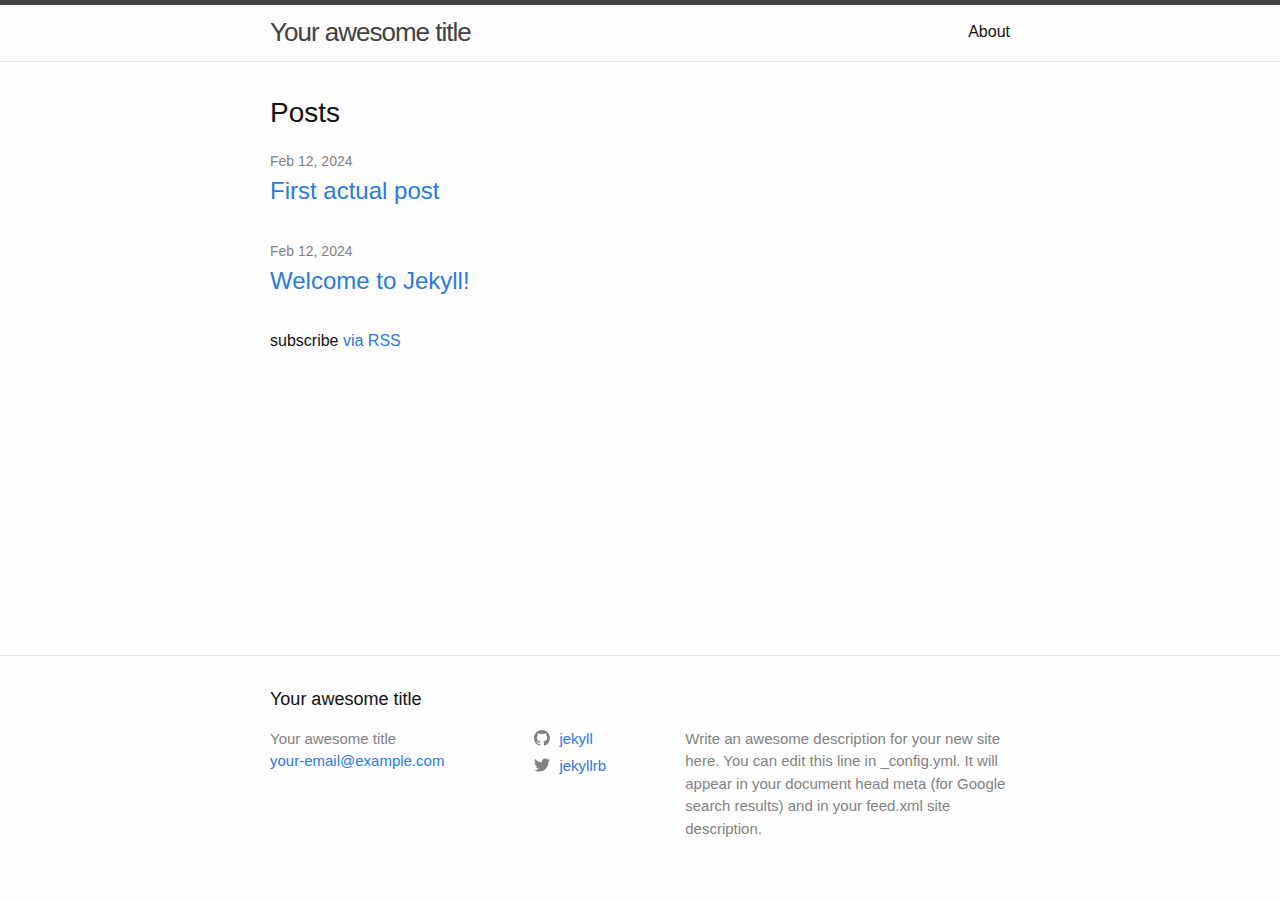
==== commit 349e41c2: "Redo" ====
--- a/index.html
+++ b/index.html
@@ -40,6 +40,11 @@
 <h2 class="post-list-heading">Posts</h2>
     <ul class="post-list"><li><span class="post-meta">Feb 12, 2024</span>
         <h3>
+          <a class="post-link" href="/jekyll/test/2024/02/12/SecondPost.html">
+            First actual post
+          </a>
+        </h3></li><li><span class="post-meta">Feb 12, 2024</span>
+        <h3>
           <a class="post-link" href="/jekyll/update/2024/02/12/welcome-to-jekyll.html">
             Welcome to Jekyll!
           </a>
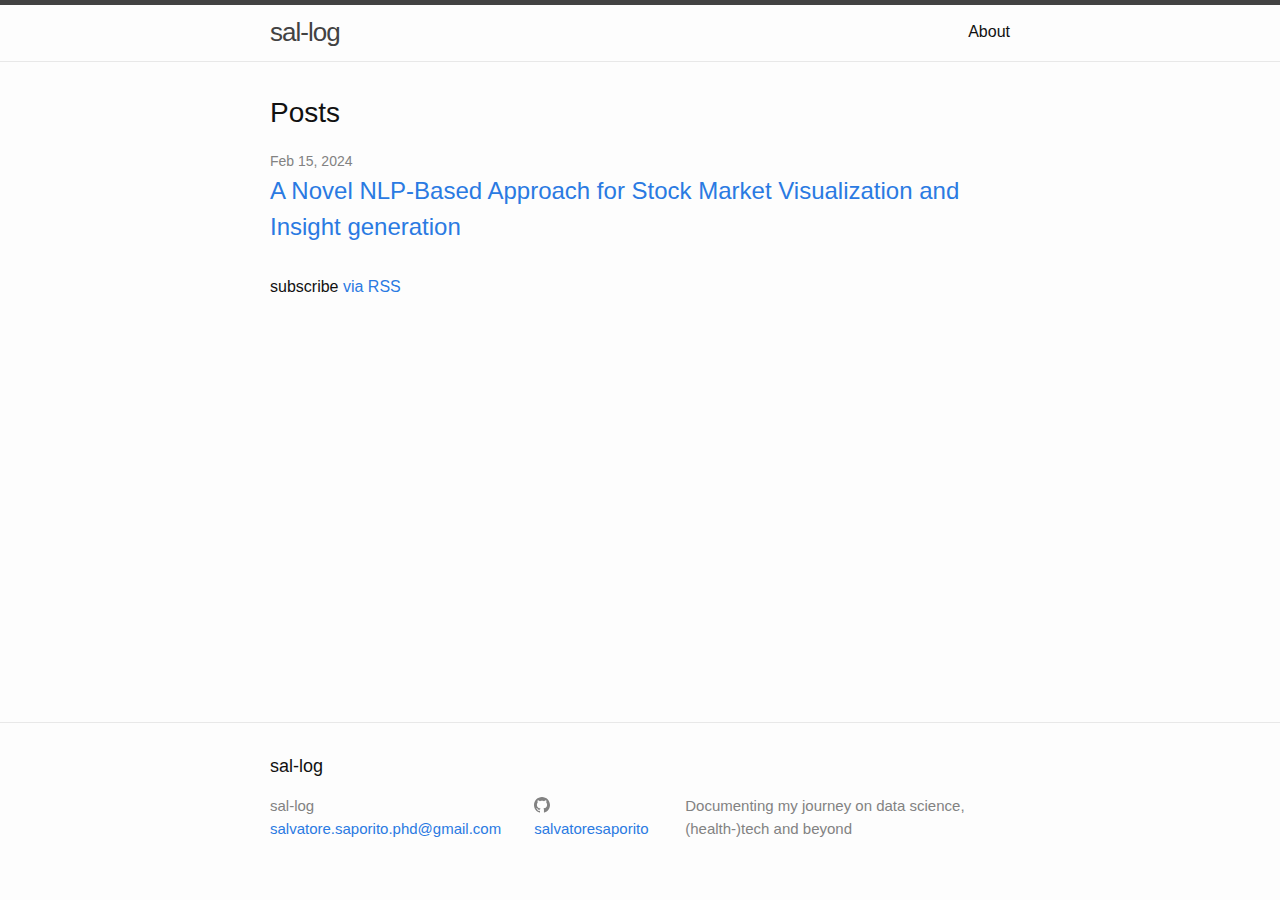
==== commit 7836ed80: "Major update and first actual post" ====
--- a/index.html
+++ b/index.html
@@ -3,25 +3,25 @@
   <meta charset="utf-8">
   <meta http-equiv="X-UA-Compatible" content="IE=edge">
   <meta name="viewport" content="width=device-width, initial-scale=1"><!-- Begin Jekyll SEO tag v2.8.0 -->
-<title>Your awesome title | Write an awesome description for your new site here. You can edit this line in _config.yml. It will appear in your document head meta (for Google search results) and in your feed.xml site description.</title>
+<title>sal-log | Documenting my journey on data science, (health-)tech and beyond</title>
 <meta name="generator" content="Jekyll v4.3.3" />
-<meta property="og:title" content="Your awesome title" />
+<meta property="og:title" content="sal-log" />
 <meta property="og:locale" content="en_US" />
-<meta name="description" content="Write an awesome description for your new site here. You can edit this line in _config.yml. It will appear in your document head meta (for Google search results) and in your feed.xml site description." />
-<meta property="og:description" content="Write an awesome description for your new site here. You can edit this line in _config.yml. It will appear in your document head meta (for Google search results) and in your feed.xml site description." />
+<meta name="description" content="Documenting my journey on data science, (health-)tech and beyond" />
+<meta property="og:description" content="Documenting my journey on data science, (health-)tech and beyond" />
 <link rel="canonical" href="http://localhost:4000/" />
 <meta property="og:url" content="http://localhost:4000/" />
-<meta property="og:site_name" content="Your awesome title" />
+<meta property="og:site_name" content="sal-log" />
 <meta property="og:type" content="website" />
 <meta name="twitter:card" content="summary" />
-<meta property="twitter:title" content="Your awesome title" />
+<meta property="twitter:title" content="sal-log" />
 <script type="application/ld+json">
-{"@context":"https://schema.org","@type":"WebSite","description":"Write an awesome description for your new site here. You can edit this line in _config.yml. It will appear in your document head meta (for Google search results) and in your feed.xml site description.","headline":"Your awesome title","name":"Your awesome title","url":"http://localhost:4000/"}</script>
+{"@context":"https://schema.org","@type":"WebSite","description":"Documenting my journey on data science, (health-)tech and beyond","headline":"sal-log","name":"sal-log","url":"http://localhost:4000/"}</script>
 <!-- End Jekyll SEO tag -->
-<link rel="stylesheet" href="/assets/main.css"><link type="application/atom+xml" rel="alternate" href="http://localhost:4000/feed.xml" title="Your awesome title" /></head>
+<link rel="stylesheet" href="/assets/main.css"><link type="application/atom+xml" rel="alternate" href="http://localhost:4000/feed.xml" title="sal-log" /></head>
 <body><header class="site-header" role="banner">
 
-  <div class="wrapper"><a class="site-title" rel="author" href="/">Your awesome title</a><nav class="site-nav">
+  <div class="wrapper"><a class="site-title" rel="author" href="/">sal-log</a><nav class="site-nav">
         <input type="checkbox" id="nav-trigger" class="nav-trigger" />
         <label for="nav-trigger">
           <span class="menu-icon">
@@ -38,15 +38,10 @@
       <div class="wrapper">
         <div class="home">
 <h2 class="post-list-heading">Posts</h2>
-    <ul class="post-list"><li><span class="post-meta">Feb 12, 2024</span>
+    <ul class="post-list"><li><span class="post-meta">Feb 15, 2024</span>
         <h3>
-          <a class="post-link" href="/jekyll/test/2024/02/12/SecondPost.html">
-            First actual post
-          </a>
-        </h3></li><li><span class="post-meta">Feb 12, 2024</span>
-        <h3>
-          <a class="post-link" href="/jekyll/update/2024/02/12/welcome-to-jekyll.html">
-            Welcome to Jekyll!
+          <a class="post-link" href="/nlp/finance/2024/02/15/StockViz.html">
+            A Novel NLP-Based Approach for Stock Market Visualization and Insight generation
           </a>
         </h3></li></ul>
 
@@ -58,19 +53,19 @@
 
   <div class="wrapper">
 
-    <h2 class="footer-heading">Your awesome title</h2>
+    <h2 class="footer-heading">sal-log</h2>
 
     <div class="footer-col-wrapper">
       <div class="footer-col footer-col-1">
         <ul class="contact-list">
-          <li class="p-name">Your awesome title</li><li><a class="u-email" href="mailto:your-email@example.com">your-email@example.com</a></li></ul>
+          <li class="p-name">sal-log</li><li><a class="u-email" href="mailto:salvatore.saporito.phd@gmail.com">salvatore.saporito.phd@gmail.com</a></li></ul>
       </div>
 
-      <div class="footer-col footer-col-2"><ul class="social-media-list"><li><a href="https://github.com/jekyll"><svg class="svg-icon"><use xlink:href="/assets/minima-social-icons.svg#github"></use></svg> <span class="username">jekyll</span></a></li><li><a href="https://www.twitter.com/jekyllrb"><svg class="svg-icon"><use xlink:href="/assets/minima-social-icons.svg#twitter"></use></svg> <span class="username">jekyllrb</span></a></li></ul>
+      <div class="footer-col footer-col-2"><ul class="social-media-list"><li><a href="https://github.com/salvatoresaporito"><svg class="svg-icon"><use xlink:href="/assets/minima-social-icons.svg#github"></use></svg> <span class="username">salvatoresaporito</span></a></li></ul>
 </div>
 
       <div class="footer-col footer-col-3">
-        <p>Write an awesome description for your new site here. You can edit this line in _config.yml. It will appear in your document head meta (for Google search results) and in your feed.xml site description.</p>
+        <p>Documenting my journey on data science, (health-)tech and beyond</p>
       </div>
     </div>
 
